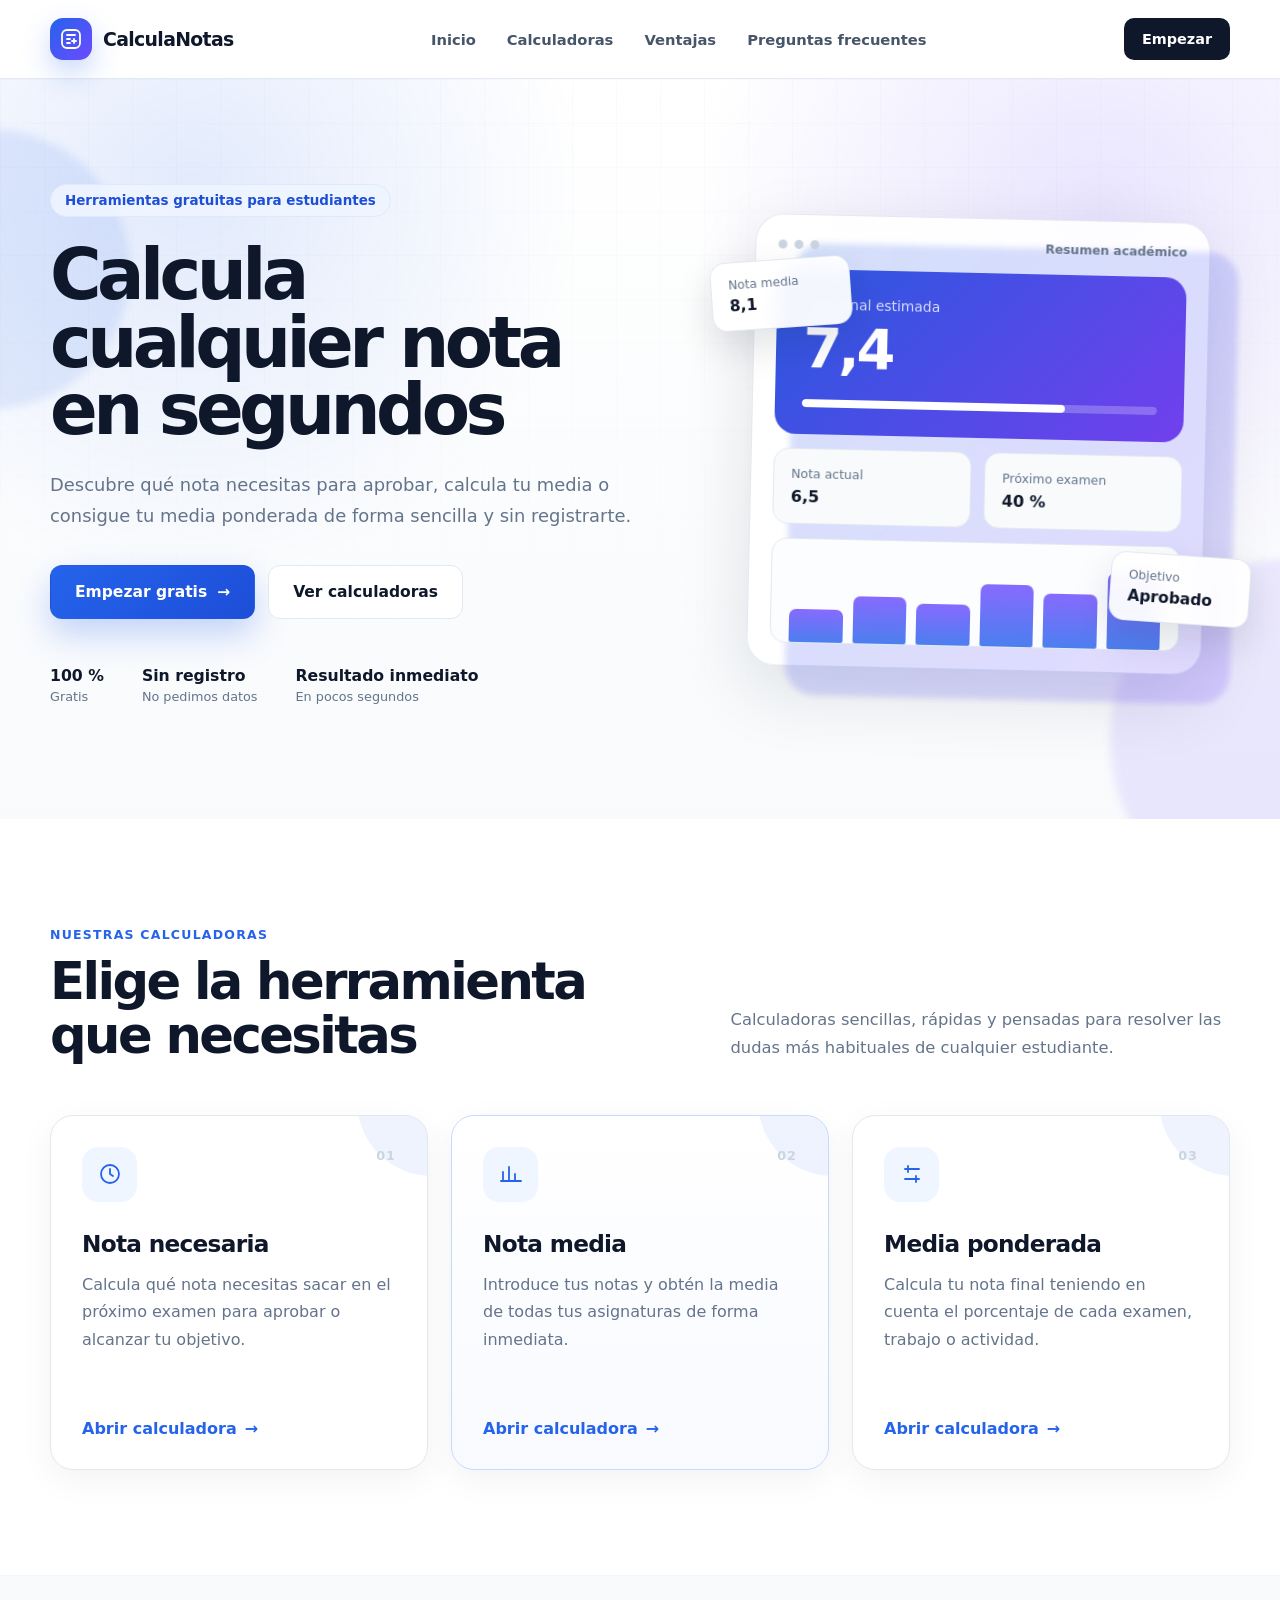
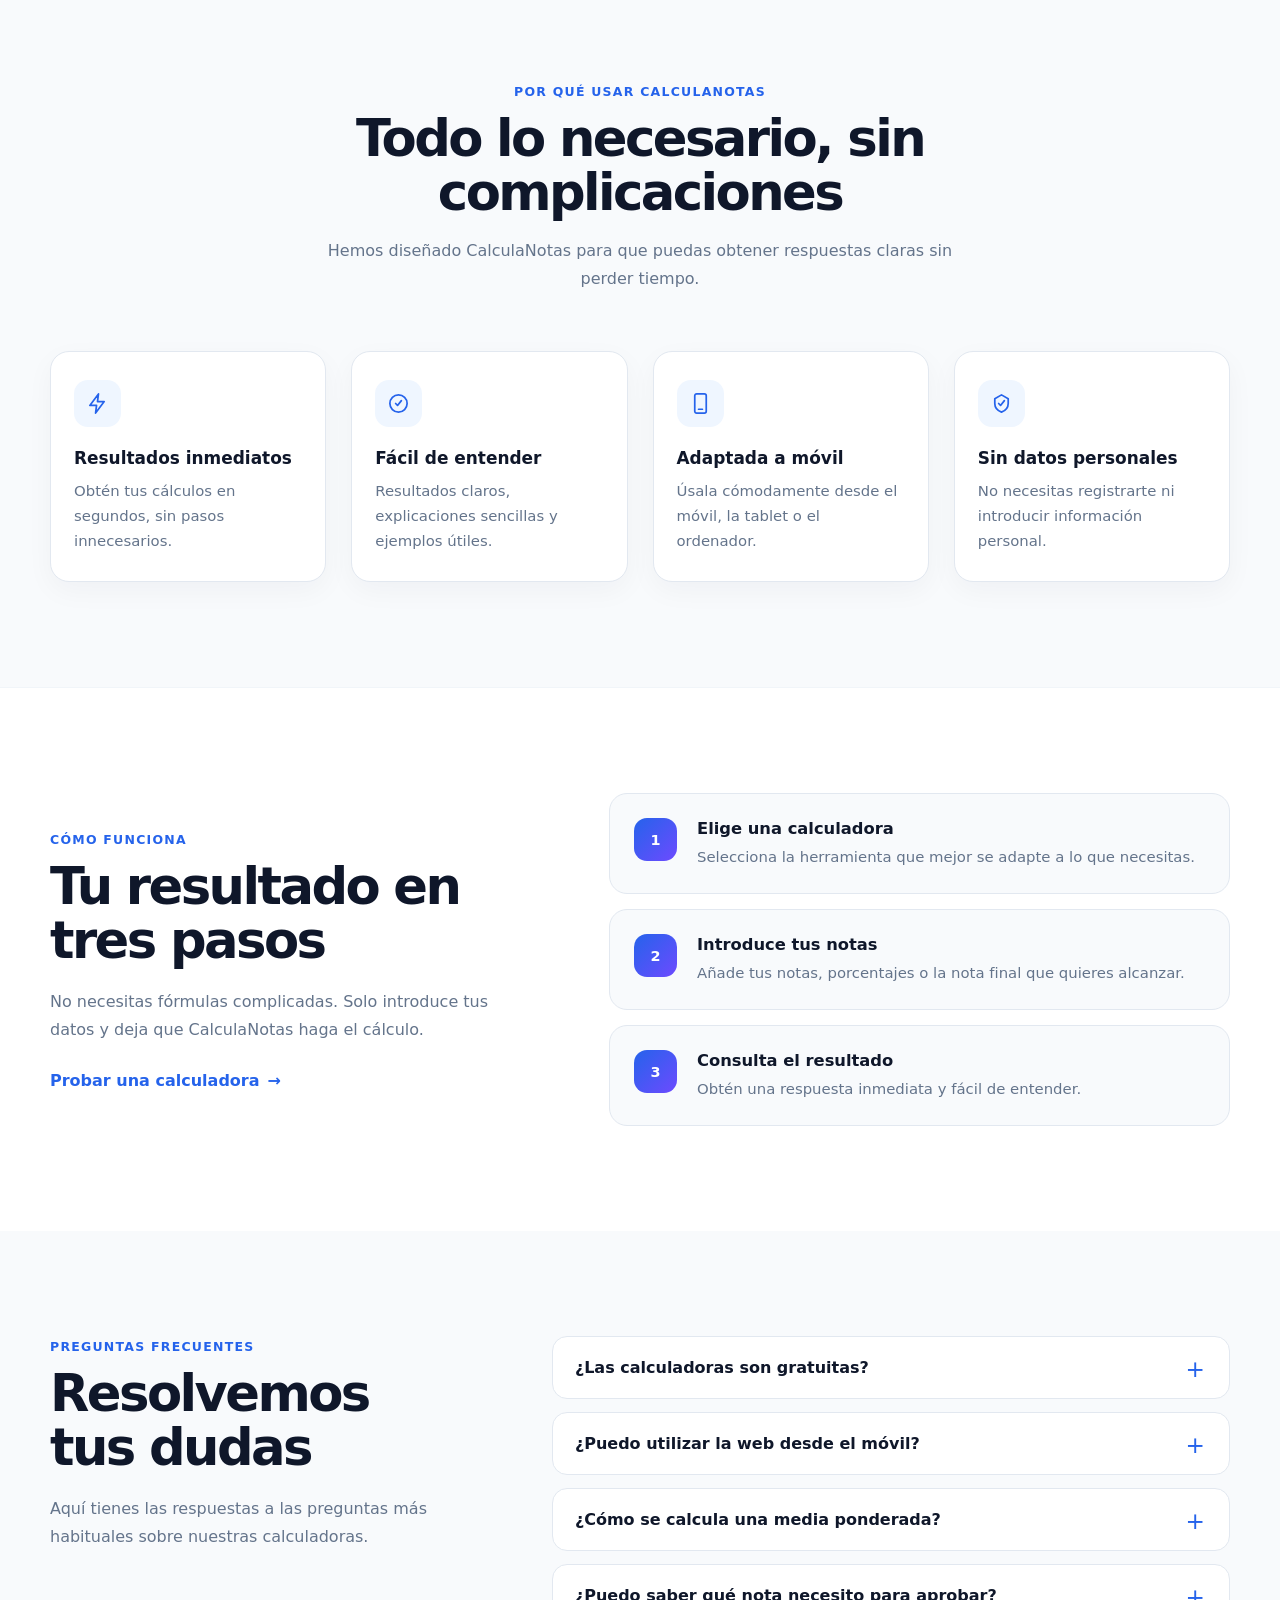
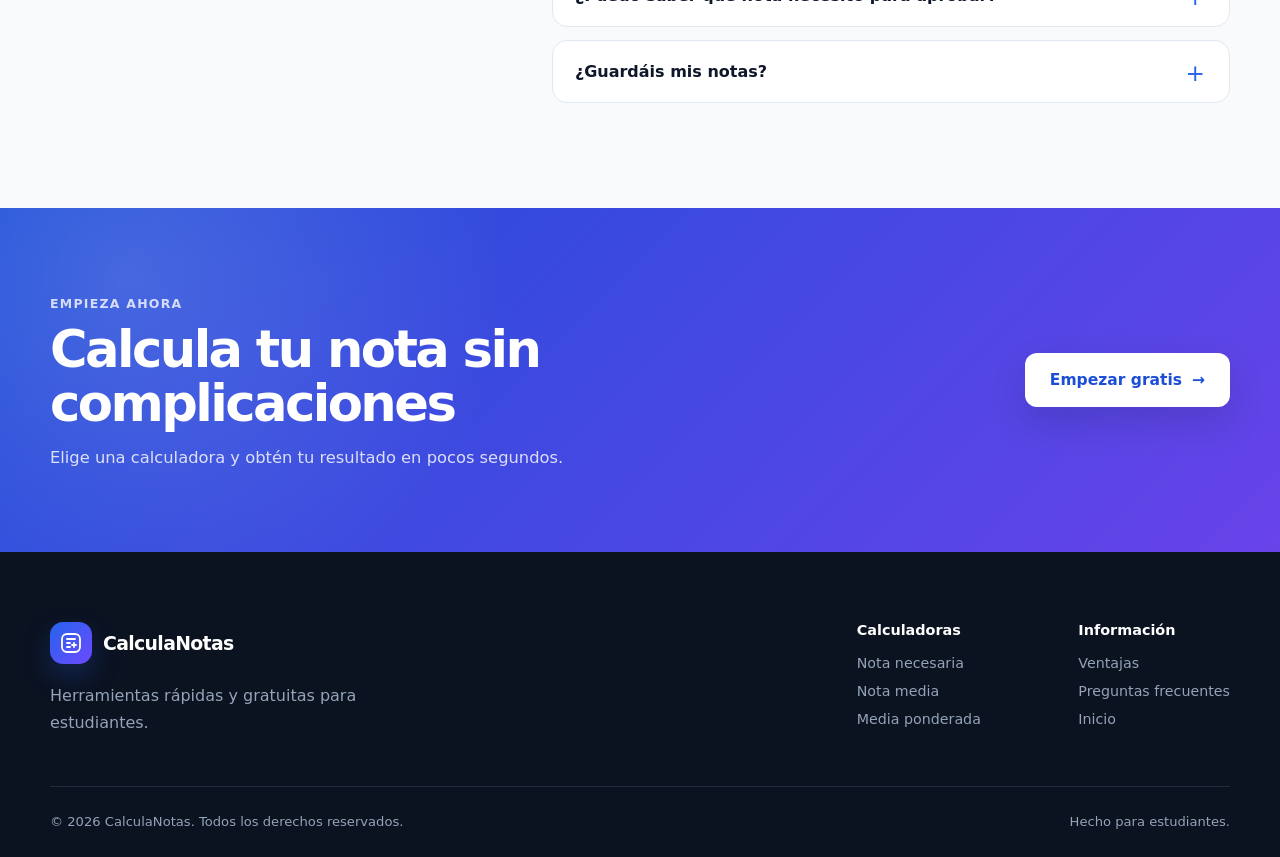
==== index.html @ 5b931b06 "Añadidos logo y favicon" ====
<!DOCTYPE html>
<html lang="es">
<head>
  <meta charset="UTF-8">

  <meta
    name="viewport"
    content="width=device-width, initial-scale=1.0"
  >

  <meta
    name="google-site-verification"
    content="d8ybDkPnL6du8reemAe53aLHDd1YRtS3vPBrsqdyTA0"
  >

  <title>Calculadoras de notas para estudiantes | CalculaNotas</title>

  <meta
    name="description"
    content="Calcula la nota que necesitas para aprobar, tu nota media y tu media ponderada de forma rápida, gratuita y sin registrarte."
  >

  <link rel="stylesheet" href="estilos.css">
  <link rel="icon" type="image/svg+xml" href="favicon.svg">
<link rel="icon" type="image/png" sizes="32x32" href="favicon-32x32.png">
<link rel="icon" type="image/png" sizes="16x16" href="favicon-16x16.png">
<link rel="apple-touch-icon" href="apple-touch-icon.png">
</head>

<body>

  <header class="cabecera">
    <div class="contenedor barra-navegacion">

      <a href="index.html" class="logo" aria-label="Ir a la página de inicio">

        <span class="logo-icono" aria-hidden="true">
          <svg viewBox="0 0 24 24">
            <rect x="3" y="3" width="18" height="18" rx="5"></rect>
            <path d="M8 8h8"></path>
            <path d="M8 12h3"></path>
            <path d="M8 16h3"></path>
            <path d="M15 12v4"></path>
            <path d="M13 14h4"></path>
          </svg>
        </span>

        <span>CalculaNotas</span>
      </a>

      <nav class="menu" aria-label="Navegación principal">

        <a href="index.html">Inicio</a>

        <a href="#calculadoras">Calculadoras</a>

        <a href="#ventajas">Ventajas</a>

        <a href="#preguntas">Preguntas frecuentes</a>

      </nav>

      <a
        href="calculadora-nota-necesaria.html"
        class="boton-cabecera"
      >
        Empezar
      </a>

    </div>
  </header>

  <main>

    <section class="hero">

      <div class="decoracion decoracion-uno"></div>
      <div class="decoracion decoracion-dos"></div>

      <div class="contenedor hero-contenido">

        <div class="hero-texto">

          <span class="etiqueta">
            Herramientas gratuitas para estudiantes
          </span>

          <h1>
            Calcula cualquier nota en segundos
          </h1>

          <p class="hero-descripcion">
            Descubre qué nota necesitas para aprobar, calcula tu media
            o consigue tu media ponderada de forma sencilla y sin registrarte.
          </p>

          <div class="hero-botones">

            <a
              href="calculadora-nota-necesaria.html"
              class="boton boton-principal"
            >
              Empezar gratis
              <span aria-hidden="true">→</span>
            </a>

            <a
              href="#calculadoras"
              class="boton boton-secundario"
            >
              Ver calculadoras
            </a>

          </div>

          <div class="hero-datos">

            <div class="dato">
              <strong>100 %</strong>
              <span>Gratis</span>
            </div>

            <div class="dato">
              <strong>Sin registro</strong>
              <span>No pedimos datos</span>
            </div>

            <div class="dato">
              <strong>Resultado inmediato</strong>
              <span>En pocos segundos</span>
            </div>

          </div>

        </div>

        <div class="hero-visual" aria-hidden="true">

          <div class="tarjeta-flotante tarjeta-flotante-uno">
            <span>Nota media</span>
            <strong>8,1</strong>
          </div>

          <div class="tarjeta-flotante tarjeta-flotante-dos">
            <span>Objetivo</span>
            <strong>Aprobado</strong>
          </div>

          <div class="panel-principal">

            <div class="panel-cabecera">
              <div>
                <span></span>
                <span></span>
                <span></span>
              </div>

              <p>Resumen académico</p>
            </div>

            <div class="resultado-principal">
              <span>Nota final estimada</span>
              <strong>7,4</strong>

              <div class="barra-resultado">
                <div></div>
              </div>
            </div>

            <div class="resumen-datos">

              <div>
                <span>Nota actual</span>
                <strong>6,5</strong>
              </div>

              <div>
                <span>Próximo examen</span>
                <strong>40 %</strong>
              </div>

            </div>

            <div class="grafico">

              <div style="height: 38%"></div>
              <div style="height: 55%"></div>
              <div style="height: 48%"></div>
              <div style="height: 72%"></div>
              <div style="height: 63%"></div>
              <div style="height: 88%"></div>

            </div>

          </div>

        </div>

      </div>
    </section>

    <section
      id="calculadoras"
      class="seccion seccion-calculadoras"
    >

      <div class="contenedor">

        <div class="cabecera-seccion">

          <div>
            <span class="subtitulo-seccion">
              Nuestras calculadoras
            </span>

            <h2>
              Elige la herramienta que necesitas
            </h2>
          </div>

          <p>
            Calculadoras sencillas, rápidas y pensadas para resolver
            las dudas más habituales de cualquier estudiante.
          </p>

        </div>

        <div class="rejilla-calculadoras">

          <article class="tarjeta-calculadora">

            <div class="icono-calculadora">
              <svg viewBox="0 0 24 24">
                <circle cx="12" cy="12" r="9"></circle>
                <path d="M12 7v5l3 2"></path>
              </svg>
            </div>

            <span class="numero-tarjeta">01</span>

            <h3>Nota necesaria</h3>

            <p>
              Calcula qué nota necesitas sacar en el próximo examen
              para aprobar o alcanzar tu objetivo.
            </p>

            <a href="calculadora-nota-necesaria.html">
              Abrir calculadora
              <span aria-hidden="true">→</span>
            </a>

          </article>

          <article class="tarjeta-calculadora destacada">

            <div class="icono-calculadora">
              <svg viewBox="0 0 24 24">
                <path d="M4 19V10"></path>
                <path d="M10 19V5"></path>
                <path d="M16 19v-7"></path>
                <path d="M22 19H2"></path>
              </svg>
            </div>

            <span class="numero-tarjeta">02</span>

            <h3>Nota media</h3>

            <p>
              Introduce tus notas y obtén la media de todas tus
              asignaturas de forma inmediata.
            </p>

            <a href="calculadora-nota-media.html">
              Abrir calculadora
              <span aria-hidden="true">→</span>
            </a>

          </article>

          <article class="tarjeta-calculadora">

            <div class="icono-calculadora">
              <svg viewBox="0 0 24 24">
                <path d="M5 7h14"></path>
                <path d="M8 4v6"></path>
                <path d="M16 14v6"></path>
                <path d="M5 17h14"></path>
              </svg>
            </div>

            <span class="numero-tarjeta">03</span>

            <h3>Media ponderada</h3>

            <p>
              Calcula tu nota final teniendo en cuenta el porcentaje
              de cada examen, trabajo o actividad.
            </p>

            <a href="calculadora-media-ponderada.html">
              Abrir calculadora
              <span aria-hidden="true">→</span>
            </a>

          </article>

        </div>

      </div>
    </section>

    <section
      id="ventajas"
      class="seccion seccion-ventajas"
    >

      <div class="contenedor">

        <div class="titulo-centrado">

          <span class="subtitulo-seccion">
            Por qué usar CalculaNotas
          </span>

          <h2>
            Todo lo necesario, sin complicaciones
          </h2>

          <p>
            Hemos diseñado CalculaNotas para que puedas obtener
            respuestas claras sin perder tiempo.
          </p>

        </div>

        <div class="rejilla-ventajas">

          <article class="ventaja">

            <div class="icono-ventaja">
              <svg viewBox="0 0 24 24">
                <path d="M13 2L4 14h7l-1 8 9-12h-7z"></path>
              </svg>
            </div>

            <h3>Resultados inmediatos</h3>

            <p>
              Obtén tus cálculos en segundos, sin pasos innecesarios.
            </p>

          </article>

          <article class="ventaja">

            <div class="icono-ventaja">
              <svg viewBox="0 0 24 24">
                <circle cx="12" cy="12" r="9"></circle>
                <path d="M9 12l2 2 4-5"></path>
              </svg>
            </div>

            <h3>Fácil de entender</h3>

            <p>
              Resultados claros, explicaciones sencillas y ejemplos útiles.
            </p>

          </article>

          <article class="ventaja">

            <div class="icono-ventaja">
              <svg viewBox="0 0 24 24">
                <rect x="6" y="2" width="12" height="20" rx="2"></rect>
                <path d="M10 18h4"></path>
              </svg>
            </div>

            <h3>Adaptada a móvil</h3>

            <p>
              Úsala cómodamente desde el móvil, la tablet o el ordenador.
            </p>

          </article>

          <article class="ventaja">

            <div class="icono-ventaja">
              <svg viewBox="0 0 24 24">
                <path d="M12 3l7 4v5c0 4.5-3 7.5-7 9-4-1.5-7-4.5-7-9V7z"></path>
                <path d="M9 12l2 2 4-5"></path>
              </svg>
            </div>

            <h3>Sin datos personales</h3>

            <p>
              No necesitas registrarte ni introducir información personal.
            </p>

          </article>

        </div>

      </div>
    </section>

    <section class="seccion seccion-como-funciona">

      <div class="contenedor como-funciona">

        <div class="como-funciona-texto">

          <span class="subtitulo-seccion">
            Cómo funciona
          </span>

          <h2>
            Tu resultado en tres pasos
          </h2>

          <p>
            No necesitas fórmulas complicadas. Solo introduce tus datos
            y deja que CalculaNotas haga el cálculo.
          </p>

          <a
            href="calculadora-nota-necesaria.html"
            class="enlace-destacado"
          >
            Probar una calculadora
            <span aria-hidden="true">→</span>
          </a>

        </div>

        <div class="pasos">

          <article class="paso">
            <span>1</span>

            <div>
              <h3>Elige una calculadora</h3>

              <p>
                Selecciona la herramienta que mejor se adapte a lo que necesitas.
              </p>
            </div>
          </article>

          <article class="paso">
            <span>2</span>

            <div>
              <h3>Introduce tus notas</h3>

              <p>
                Añade tus notas, porcentajes o la nota final que quieres alcanzar.
              </p>
            </div>
          </article>

          <article class="paso">
            <span>3</span>

            <div>
              <h3>Consulta el resultado</h3>

              <p>
                Obtén una respuesta inmediata y fácil de entender.
              </p>
            </div>
          </article>

        </div>

      </div>
    </section>

    <section
      id="preguntas"
      class="seccion seccion-preguntas"
    >

      <div class="contenedor preguntas-contenido">

        <div class="preguntas-introduccion">

          <span class="subtitulo-seccion">
            Preguntas frecuentes
          </span>

          <h2>
            Resolvemos tus dudas
          </h2>

          <p>
            Aquí tienes las respuestas a las preguntas más habituales
            sobre nuestras calculadoras.
          </p>

        </div>

        <div class="lista-preguntas">

          <details>
            <summary>
              ¿Las calculadoras son gratuitas?
            </summary>

            <p>
              Sí. Todas las herramientas de CalculaNotas son gratuitas
              y pueden utilizarse sin crear una cuenta.
            </p>
          </details>

          <details>
            <summary>
              ¿Puedo utilizar la web desde el móvil?
            </summary>

            <p>
              Sí. CalculaNotas está preparada para funcionar correctamente
              desde móviles, tabletas y ordenadores.
            </p>
          </details>

          <details>
            <summary>
              ¿Cómo se calcula una media ponderada?
            </summary>

            <p>
              Cada nota se multiplica por el porcentaje que representa.
              Después se suman todos los resultados para obtener la nota final.
            </p>
          </details>

          <details>
            <summary>
              ¿Puedo saber qué nota necesito para aprobar?
            </summary>

            <p>
              Sí. Introduce tu nota actual, el porcentaje ya evaluado,
              el peso del próximo examen y la nota final que quieres conseguir.
            </p>
          </details>

          <details>
            <summary>
              ¿Guardáis mis notas?
            </summary>

            <p>
              No. Los cálculos se realizan directamente en tu navegador
              y no necesitas introducir datos personales.
            </p>
          </details>

        </div>

      </div>
    </section>

    <section class="llamada-final">

      <div class="contenedor llamada-final-contenido">

        <div>

          <span>
            Empieza ahora
          </span>

          <h2>
            Calcula tu nota sin complicaciones
          </h2>

          <p>
            Elige una calculadora y obtén tu resultado en pocos segundos.
          </p>

        </div>

        <a
          href="calculadora-nota-necesaria.html"
          class="boton boton-claro"
        >
          Empezar gratis
          <span aria-hidden="true">→</span>
        </a>

      </div>
    </section>

  </main>

  <footer class="pie">

    <div class="contenedor pie-superior">

      <div class="pie-marca">

        <a href="index.html" class="logo logo-pie">

          <span class="logo-icono" aria-hidden="true">
            <svg viewBox="0 0 24 24">
              <rect x="3" y="3" width="18" height="18" rx="5"></rect>
              <path d="M8 8h8"></path>
              <path d="M8 12h3"></path>
              <path d="M8 16h3"></path>
              <path d="M15 12v4"></path>
              <path d="M13 14h4"></path>
            </svg>
          </span>

          <span>CalculaNotas</span>
        </a>

        <p>
          Herramientas rápidas y gratuitas para estudiantes.
        </p>

      </div>

      <div class="pie-enlaces">

        <div>
          <h3>Calculadoras</h3>

          <a href="calculadora-nota-necesaria.html">
            Nota necesaria
          </a>

          <a href="calculadora-nota-media.html">
            Nota media
          </a>

          <a href="calculadora-media-ponderada.html">
            Media ponderada
          </a>
        </div>

        <div>
          <h3>Información</h3>

          <a href="#ventajas">
            Ventajas
          </a>

          <a href="#preguntas">
            Preguntas frecuentes
          </a>

          <a href="index.html">
            Inicio
          </a>
        </div>

      </div>

    </div>

    <div class="contenedor pie-inferior">

      <p>
        © 2026 CalculaNotas. Todos los derechos reservados.
      </p>

      <p>
        Hecho para estudiantes.
      </p>

    </div>

  </footer>

</body>
</html>
---- estilos.css ----
/* =========================================================
   CALCULANOTAS — ESTILOS GENERALES
========================================================= */

:root {
  --azul: #2563eb;
  --azul-claro: #eff6ff;
  --azul-oscuro: #1d4ed8;
  --morado: #6d4aff;
  --texto: #0f172a;
  --texto-secundario: #64748b;
  --fondo: #f8fafc;
  --blanco: #ffffff;
  --borde: #e2e8f0;
  --borde-oscuro: #cbd5e1;
  --verde: #16a34a;
  --rojo: #dc2626;
  --sombra-suave: 0 10px 35px rgba(15, 23, 42, 0.07);
  --sombra: 0 24px 70px rgba(15, 23, 42, 0.12);
}

* {
  box-sizing: border-box;
}

html {
  scroll-behavior: smooth;
}

body {
  margin: 0;
  min-height: 100vh;
  color: var(--texto);
  background: var(--blanco);
  font-family:
    Inter,
    ui-sans-serif,
    system-ui,
    -apple-system,
    BlinkMacSystemFont,
    "Segoe UI",
    sans-serif;
  -webkit-font-smoothing: antialiased;
}

img,
svg {
  display: block;
  max-width: 100%;
}

svg {
  width: 24px;
  height: 24px;
  fill: none;
  stroke: currentColor;
  stroke-width: 1.8;
  stroke-linecap: round;
  stroke-linejoin: round;
}

a {
  color: inherit;
}

button,
input,
select,
textarea {
  font: inherit;
}

button,
a {
  -webkit-tap-highlight-color: transparent;
}

.contenedor {
  width: min(1180px, calc(100% - 40px));
  margin: 0 auto;
}

/* =========================================================
   CABECERA
========================================================= */

.cabecera {
  position: sticky;
  top: 0;
  z-index: 100;
  padding: 0;
  color: var(--texto);
  background: rgba(255, 255, 255, 0.9);
  border-bottom: 1px solid rgba(226, 232, 240, 0.9);
  backdrop-filter: blur(18px);
}

.barra-navegacion {
  min-height: 78px;
  display: flex;
  align-items: center;
  justify-content: space-between;
  gap: 28px;
}

.logo {
  display: inline-flex;
  flex-shrink: 0;
  align-items: center;
  gap: 11px;
  color: var(--texto);
  font-size: 1.18rem;
  font-weight: 850;
  letter-spacing: -0.035em;
  text-decoration: none;
}

.logo-icono {
  width: 42px;
  height: 42px;
  display: grid;
  place-items: center;
  color: white;
  background: linear-gradient(135deg, var(--azul), var(--morado));
  border-radius: 13px;
  box-shadow: 0 12px 28px rgba(37, 99, 235, 0.26);
}

.logo-icono svg {
  width: 24px;
  height: 24px;
}

.menu {
  display: flex;
  align-items: center;
  justify-content: center;
  gap: 5px;
}

.menu a {
  padding: 10px 13px;
  color: #475569;
  border-radius: 9px;
  font-size: 0.92rem;
  font-weight: 650;
  text-decoration: none;
  transition:
    color 0.2s ease,
    background 0.2s ease;
}

.menu a:hover {
  color: var(--azul);
  background: var(--azul-claro);
}

.boton-cabecera {
  display: inline-flex;
  min-height: 42px;
  align-items: center;
  justify-content: center;
  padding: 0 18px;
  color: white;
  background: var(--texto);
  border-radius: 10px;
  font-size: 0.9rem;
  font-weight: 750;
  text-decoration: none;
  transition:
    transform 0.2s ease,
    background 0.2s ease;
}

.boton-cabecera:hover {
  transform: translateY(-2px);
  background: var(--azul);
}

/* =========================================================
   HERO
========================================================= */

.hero {
  position: relative;
  overflow: hidden;
  padding: 105px 0 115px;
  background:
    radial-gradient(
      circle at 15% 15%,
      rgba(37, 99, 235, 0.13),
      transparent 31%
    ),
    radial-gradient(
      circle at 86% 18%,
      rgba(109, 74, 255, 0.14),
      transparent 32%
    ),
    linear-gradient(180deg, #ffffff 0%, #f8fafc 100%);
}

.hero::before {
  content: "";
  position: absolute;
  inset: 0;
  opacity: 0.34;
  pointer-events: none;
  background-image:
    linear-gradient(
      rgba(148, 163, 184, 0.13) 1px,
      transparent 1px
    ),
    linear-gradient(
      90deg,
      rgba(148, 163, 184, 0.13) 1px,
      transparent 1px
    );
  background-size: 44px 44px;
  mask-image: linear-gradient(to bottom, black, transparent 88%);
}

.decoracion {
  position: absolute;
  border-radius: 50%;
  pointer-events: none;
  filter: blur(4px);
}

.decoracion-uno {
  width: 280px;
  height: 280px;
  top: 50px;
  left: -150px;
  background: rgba(37, 99, 235, 0.11);
}

.decoracion-dos {
  width: 360px;
  height: 360px;
  right: -190px;
  bottom: -100px;
  background: rgba(109, 74, 255, 0.11);
}

.hero-contenido {
  position: relative;
  z-index: 2;
  display: grid;
  grid-template-columns: minmax(0, 1.08fr) minmax(380px, 0.92fr);
  align-items: center;
  gap: 85px;
}

.hero-texto {
  min-width: 0;
}

.etiqueta {
  display: inline-flex;
  align-items: center;
  padding: 8px 14px;
  color: var(--azul-oscuro);
  background: rgba(239, 246, 255, 0.9);
  border: 1px solid #dbeafe;
  border-radius: 999px;
  font-size: 0.84rem;
  font-weight: 800;
}

.hero h1 {
  max-width: 720px;
  margin: 25px 0 24px;
  font-size: clamp(3.4rem, 5.5vw, 5.8rem);
  line-height: 0.96;
  letter-spacing: -0.065em;
}

.hero-descripcion {
  max-width: 620px;
  margin: 0;
  color: var(--texto-secundario);
  font-size: 1.12rem;
  line-height: 1.75;
}

.hero-botones {
  display: flex;
  flex-wrap: wrap;
  gap: 13px;
  margin-top: 34px;
}

.boton {
  display: inline-flex;
  min-height: 54px;
  align-items: center;
  justify-content: center;
  gap: 10px;
  padding: 0 24px;
  border: 1px solid transparent;
  border-radius: 12px;
  font-size: 0.97rem;
  font-weight: 780;
  text-decoration: none;
  transition:
    transform 0.2s ease,
    box-shadow 0.2s ease,
    background 0.2s ease,
    border-color 0.2s ease;
}

.boton-principal {
  color: white;
  background: linear-gradient(135deg, var(--azul), var(--azul-oscuro));
  box-shadow: 0 15px 34px rgba(37, 99, 235, 0.27);
}

.boton-principal:hover {
  transform: translateY(-3px);
  box-shadow: 0 20px 42px rgba(37, 99, 235, 0.34);
}

.boton-principal span,
.boton-claro span {
  transition: transform 0.2s ease;
}

.boton-principal:hover span,
.boton-claro:hover span {
  transform: translateX(4px);
}

.boton-secundario {
  color: var(--texto);
  background: white;
  border-color: var(--borde);
}

.boton-secundario:hover {
  transform: translateY(-3px);
  border-color: var(--borde-oscuro);
  box-shadow: var(--sombra-suave);
}

.hero-datos {
  display: flex;
  flex-wrap: wrap;
  gap: 38px;
  margin-top: 47px;
}

.dato {
  display: flex;
  flex-direction: column;
  gap: 4px;
}

.dato strong {
  color: var(--texto);
  font-size: 0.98rem;
}

.dato span {
  color: var(--texto-secundario);
  font-size: 0.8rem;
}

/* =========================================================
   ILUSTRACIÓN DEL HERO
========================================================= */

.hero-visual {
  position: relative;
  min-height: 510px;
  display: flex;
  align-items: center;
  justify-content: center;
}

.panel-principal {
  position: relative;
  z-index: 2;
  width: min(100%, 455px);
  padding: 22px;
  background: rgba(255, 255, 255, 0.9);
  border: 1px solid rgba(226, 232, 240, 0.95);
  border-radius: 28px;
  box-shadow: var(--sombra);
  backdrop-filter: blur(12px);
  transform: rotate(1.3deg);
}

.panel-principal::after {
  content: "";
  position: absolute;
  inset: 28px -30px -30px 38px;
  z-index: -1;
  border-radius: 30px;
  background: linear-gradient(
    135deg,
    rgba(37, 99, 235, 0.2),
    rgba(109, 74, 255, 0.2)
  );
  filter: blur(3px);
}

.panel-cabecera {
  display: flex;
  align-items: center;
  justify-content: space-between;
  padding-bottom: 18px;
}

.panel-cabecera > div {
  display: flex;
  gap: 7px;
}

.panel-cabecera > div span {
  width: 9px;
  height: 9px;
  background: #cbd5e1;
  border-radius: 50%;
}

.panel-cabecera p {
  margin: 0;
  color: var(--texto-secundario);
  font-size: 0.77rem;
  font-weight: 650;
}

.resultado-principal {
  padding: 27px;
  color: white;
  background: linear-gradient(135deg, #2958df, #7140ed);
  border-radius: 21px;
}

.resultado-principal > span {
  display: block;
  font-size: 0.87rem;
  opacity: 0.8;
}

.resultado-principal > strong {
  display: block;
  margin-top: 8px;
  font-size: 3.5rem;
  line-height: 1;
  letter-spacing: -0.06em;
}

.barra-resultado {
  height: 8px;
  margin-top: 23px;
  overflow: hidden;
  background: rgba(255, 255, 255, 0.23);
  border-radius: 999px;
}

.barra-resultado div {
  width: 74%;
  height: 100%;
  background: white;
  border-radius: inherit;
}

.resumen-datos {
  display: grid;
  grid-template-columns: 1fr 1fr;
  gap: 13px;
  margin-top: 14px;
}

.resumen-datos > div {
  padding: 17px;
  background: var(--fondo);
  border: 1px solid var(--borde);
  border-radius: 15px;
}

.resumen-datos span {
  display: block;
  margin-bottom: 6px;
  color: var(--texto-secundario);
  font-size: 0.78rem;
}

.resumen-datos strong {
  font-size: 1rem;
}

.grafico {
  height: 105px;
  display: flex;
  align-items: flex-end;
  gap: 10px;
  margin-top: 14px;
  padding: 17px 18px 0;
  background: #fbfdff;
  border: 1px solid var(--borde);
  border-radius: 15px;
}

.grafico div {
  flex: 1;
  min-height: 15px;
  background: linear-gradient(180deg, var(--morado), var(--azul));
  border-radius: 7px 7px 2px 2px;
  opacity: 0.82;
}

.tarjeta-flotante {
  position: absolute;
  z-index: 4;
  min-width: 140px;
  padding: 15px 17px;
  background: rgba(255, 255, 255, 0.94);
  border: 1px solid rgba(226, 232, 240, 0.95);
  border-radius: 15px;
  box-shadow: 0 16px 38px rgba(15, 23, 42, 0.12);
  backdrop-filter: blur(10px);
}

.tarjeta-flotante span {
  display: block;
  margin-bottom: 4px;
  color: var(--texto-secundario);
  font-size: 0.76rem;
}

.tarjeta-flotante strong {
  font-size: 0.97rem;
}

.tarjeta-flotante-uno {
  top: 70px;
  left: -15px;
  transform: rotate(-4deg);
}

.tarjeta-flotante-dos {
  right: -20px;
  bottom: 75px;
  transform: rotate(4deg);
}

/* =========================================================
   SECCIONES GENERALES
========================================================= */

.seccion {
  padding: 105px 0;
}

.subtitulo-seccion {
  display: inline-block;
  color: var(--azul);
  font-size: 0.78rem;
  font-weight: 850;
  letter-spacing: 0.1em;
  text-transform: uppercase;
}

.cabecera-seccion {
  display: grid;
  grid-template-columns: 1.1fr 0.9fr;
  align-items: end;
  gap: 70px;
  margin-bottom: 52px;
}

.cabecera-seccion h2,
.titulo-centrado h2,
.como-funciona-texto h2,
.preguntas-introduccion h2 {
  margin: 12px 0 0;
  font-size: clamp(2.15rem, 4vw, 3.65rem);
  line-height: 1.05;
  letter-spacing: -0.05em;
}

.cabecera-seccion > p {
  margin: 0;
  color: var(--texto-secundario);
  font-size: 1.02rem;
  line-height: 1.75;
}

.titulo-centrado {
  max-width: 720px;
  margin: 0 auto 58px;
  text-align: center;
}

.titulo-centrado p {
  max-width: 630px;
  margin: 18px auto 0;
  color: var(--texto-secundario);
  line-height: 1.75;
}

/* =========================================================
   CALCULADORAS
========================================================= */

.seccion-calculadoras {
  background: white;
}

.rejilla-calculadoras {
  display: grid;
  grid-template-columns: repeat(3, 1fr);
  gap: 23px;
}

.tarjeta-calculadora {
  position: relative;
  min-height: 355px;
  display: flex;
  flex-direction: column;
  overflow: hidden;
  padding: 31px;
  background: white;
  border: 1px solid var(--borde);
  border-radius: 23px;
  box-shadow: 0 10px 34px rgba(15, 23, 42, 0.05);
  transition:
    transform 0.25s ease,
    border-color 0.25s ease,
    box-shadow 0.25s ease;
}

.tarjeta-calculadora::before {
  content: "";
  position: absolute;
  width: 150px;
  height: 150px;
  top: -90px;
  right: -80px;
  background: rgba(37, 99, 235, 0.08);
  border-radius: 50%;
  transition: transform 0.3s ease;
}

.tarjeta-calculadora:hover {
  transform: translateY(-8px);
  border-color: #bfdbfe;
  box-shadow: 0 25px 55px rgba(15, 23, 42, 0.11);
}

.tarjeta-calculadora:hover::before {
  transform: scale(1.28);
}

.tarjeta-calculadora.destacada {
  background: linear-gradient(180deg, #ffffff, #f8faff);
  border-color: #c7d9ff;
}

.icono-calculadora {
  width: 55px;
  height: 55px;
  display: grid;
  place-items: center;
  margin-bottom: 28px;
  color: var(--azul);
  background: var(--azul-claro);
  border-radius: 16px;
}

.numero-tarjeta {
  position: absolute;
  top: 32px;
  right: 31px;
  color: #cbd5e1;
  font-size: 0.8rem;
  font-weight: 850;
  letter-spacing: 0.08em;
}

.tarjeta-calculadora h3 {
  margin: 0 0 14px;
  font-size: 1.45rem;
  letter-spacing: -0.03em;
}

.tarjeta-calculadora p {
  margin: 0;
  color: var(--texto-secundario);
  line-height: 1.72;
}

.tarjeta-calculadora > a {
  display: inline-flex;
  align-items: center;
  gap: 8px;
  margin-top: auto;
  padding-top: 30px;
  color: var(--azul);
  font-weight: 780;
  text-decoration: none;
}

.tarjeta-calculadora > a span {
  transition: transform 0.2s ease;
}

.tarjeta-calculadora > a:hover span {
  transform: translateX(5px);
}

/* =========================================================
   VENTAJAS
========================================================= */

.seccion-ventajas {
  background: var(--fondo);
  border-top: 1px solid #f1f5f9;
  border-bottom: 1px solid #f1f5f9;
}

.rejilla-ventajas {
  display: grid;
  grid-template-columns: repeat(4, 1fr);
  gap: 25px;
}

.ventaja {
  padding: 28px 23px;
  background: white;
  border: 1px solid var(--borde);
  border-radius: 19px;
  box-shadow: 0 9px 28px rgba(15, 23, 42, 0.04);
}

.icono-ventaja {
  width: 47px;
  height: 47px;
  display: grid;
  place-items: center;
  margin-bottom: 21px;
  color: var(--azul);
  background: var(--azul-claro);
  border-radius: 14px;
}

.icono-ventaja svg {
  width: 23px;
  height: 23px;
}

.ventaja h3 {
  margin: 0 0 11px;
  font-size: 1.06rem;
}

.ventaja p {
  margin: 0;
  color: var(--texto-secundario);
  font-size: 0.93rem;
  line-height: 1.65;
}

/* =========================================================
   CÓMO FUNCIONA
========================================================= */

.seccion-como-funciona {
  background: white;
}

.como-funciona {
  display: grid;
  grid-template-columns: 0.85fr 1.15fr;
  align-items: center;
  gap: 100px;
}

.como-funciona-texto > p {
  max-width: 500px;
  margin: 20px 0 27px;
  color: var(--texto-secundario);
  line-height: 1.75;
}

.enlace-destacado {
  display: inline-flex;
  align-items: center;
  gap: 8px;
  color: var(--azul);
  font-weight: 800;
  text-decoration: none;
}

.enlace-destacado span {
  transition: transform 0.2s ease;
}

.enlace-destacado:hover span {
  transform: translateX(5px);
}

.pasos {
  display: grid;
  gap: 15px;
}

.paso {
  display: grid;
  grid-template-columns: auto 1fr;
  gap: 20px;
  padding: 24px;
  background: var(--fondo);
  border: 1px solid var(--borde);
  border-radius: 18px;
}

.paso > span {
  width: 43px;
  height: 43px;
  display: grid;
  place-items: center;
  color: white;
  background: linear-gradient(135deg, var(--azul), var(--morado));
  border-radius: 13px;
  font-size: 0.9rem;
  font-weight: 850;
}

.paso h3 {
  margin: 1px 0 7px;
  font-size: 1.02rem;
}

.paso p {
  margin: 0;
  color: var(--texto-secundario);
  font-size: 0.93rem;
  line-height: 1.62;
}

/* =========================================================
   PREGUNTAS FRECUENTES
========================================================= */

.seccion-preguntas {
  background: var(--fondo);
}

.preguntas-contenido {
  display: grid;
  grid-template-columns: 0.75fr 1.25fr;
  align-items: start;
  gap: 95px;
}

.preguntas-introduccion {
  position: sticky;
  top: 120px;
}

.preguntas-introduccion p {
  max-width: 430px;
  margin: 20px 0 0;
  color: var(--texto-secundario);
  line-height: 1.75;
}

.lista-preguntas {
  display: grid;
  gap: 13px;
}

.lista-preguntas details {
  padding: 0 22px;
  background: white;
  border: 1px solid var(--borde);
  border-radius: 15px;
  transition:
    border-color 0.2s ease,
    box-shadow 0.2s ease;
}

.lista-preguntas details[open] {
  border-color: #bfdbfe;
  box-shadow: var(--sombra-suave);
}

.lista-preguntas summary {
  position: relative;
  padding: 21px 36px 21px 0;
  font-weight: 760;
  cursor: pointer;
  list-style: none;
}

.lista-preguntas summary::-webkit-details-marker {
  display: none;
}

.lista-preguntas summary::after {
  content: "+";
  position: absolute;
  top: 50%;
  right: 2px;
  color: var(--azul);
  font-size: 1.45rem;
  font-weight: 400;
  transform: translateY(-50%);
}

.lista-preguntas details[open] summary::after {
  content: "−";
}

.lista-preguntas p {
  margin: 0;
  padding: 0 0 21px;
  color: var(--texto-secundario);
  line-height: 1.72;
}

/* =========================================================
   LLAMADA FINAL
========================================================= */

.llamada-final {
  padding: 85px 0;
  color: white;
  background:
    radial-gradient(
      circle at 10% 20%,
      rgba(255, 255, 255, 0.15),
      transparent 32%
    ),
    linear-gradient(135deg, #1d4ed8, #6843e9);
}

.llamada-final-contenido {
  display: flex;
  align-items: center;
  justify-content: space-between;
  gap: 50px;
}

.llamada-final-contenido > div > span {
  display: inline-block;
  margin-bottom: 12px;
  font-size: 0.78rem;
  font-weight: 850;
  letter-spacing: 0.1em;
  text-transform: uppercase;
  opacity: 0.78;
}

.llamada-final h2 {
  max-width: 750px;
  margin: 0;
  font-size: clamp(2.1rem, 4vw, 3.7rem);
  line-height: 1.04;
  letter-spacing: -0.05em;
}

.llamada-final p {
  margin: 18px 0 0;
  font-size: 1.02rem;
  opacity: 0.82;
}

.boton-claro {
  flex-shrink: 0;
  color: var(--azul-oscuro);
  background: white;
  box-shadow: 0 15px 35px rgba(15, 23, 42, 0.15);
}

.boton-claro:hover {
  transform: translateY(-3px);
  box-shadow: 0 20px 45px rgba(15, 23, 42, 0.2);
}

/* =========================================================
   PIE DE PÁGINA
========================================================= */

.pie {
  padding: 70px 0 28px;
  color: #94a3b8;
  background: #0b1220;
}

.pie-superior {
  display: grid;
  grid-template-columns: 1fr auto;
  gap: 100px;
  padding-bottom: 50px;
}

.logo-pie {
  color: white;
}

.pie-marca > p {
  max-width: 340px;
  margin: 18px 0 0;
  line-height: 1.7;
}

.pie-enlaces {
  display: grid;
  grid-template-columns: repeat(2, minmax(150px, 1fr));
  gap: 70px;
}

.pie-enlaces > div {
  display: flex;
  flex-direction: column;
  gap: 12px;
}

.pie-enlaces h3 {
  margin: 0 0 5px;
  color: white;
  font-size: 0.9rem;
}

.pie-enlaces a {
  color: #94a3b8;
  font-size: 0.89rem;
  text-decoration: none;
  transition: color 0.2s ease;
}

.pie-enlaces a:hover {
  color: white;
}

.pie-inferior {
  display: flex;
  align-items: center;
  justify-content: space-between;
  gap: 25px;
  padding-top: 27px;
  border-top: 1px solid rgba(148, 163, 184, 0.18);
}

.pie-inferior p {
  margin: 0;
  font-size: 0.82rem;
}

/* =========================================================
   PÁGINAS DE CALCULADORAS
   Mantiene funcionando el diseño de tus otras páginas
========================================================= */

body > header:not(.cabecera) {
  padding: 30px 20px 38px;
  color: white;
  text-align: center;
  background: linear-gradient(135deg, var(--azul), var(--morado));
}

body > header:not(.cabecera) h1 {
  margin: 22px 0 7px;
  font-size: 2.25rem;
  letter-spacing: -0.04em;
}

body > header:not(.cabecera) p {
  margin: 0;
  opacity: 0.88;
}

body > header:not(.cabecera) .menu {
  flex-wrap: wrap;
}

body > header:not(.cabecera) .menu a {
  color: white;
  border: 1px solid rgba(255, 255, 255, 0.45);
}

body > header:not(.cabecera) .menu a:hover {
  color: var(--azul);
  background: white;
}

main.contenedor {
  max-width: 820px;
  padding-top: 55px;
  padding-bottom: 75px;
}

.introduccion,
.explicacion {
  margin-bottom: 28px;
}

.introduccion h2,
.explicacion h2 {
  margin: 0 0 12px;
  font-size: 1.75rem;
  letter-spacing: -0.035em;
}

.introduccion p,
.explicacion p {
  margin: 0;
  color: var(--texto-secundario);
  line-height: 1.75;
}

.calculadora {
  display: grid;
  gap: 12px;
  margin: 30px 0;
  padding: 32px;
  background: white;
  border: 1px solid var(--borde);
  border-radius: 22px;
  box-shadow: var(--sombra-suave);
}

.calculadora label {
  margin-top: 8px;
  color: #334155;
  font-size: 0.9rem;
  font-weight: 750;
}

.calculadora input,
.calculadora select,
.calculadora textarea {
  width: 100%;
  min-height: 50px;
  padding: 12px 14px;
  color: var(--texto);
  background: white;
  border: 1px solid var(--borde-oscuro);
  border-radius: 10px;
  outline: none;
  transition:
    border-color 0.2s ease,
    box-shadow 0.2s ease;
}

.calculadora input:focus,
.calculadora select:focus,
.calculadora textarea:focus {
  border-color: var(--azul);
  box-shadow: 0 0 0 4px rgba(37, 99, 235, 0.12);
}

.calculadora button,
button {
  min-height: 52px;
  margin-top: 13px;
  padding: 0 22px;
  color: white;
  background: var(--azul);
  border: 0;
  border-radius: 11px;
  font-weight: 800;
  cursor: pointer;
  transition:
    transform 0.2s ease,
    background 0.2s ease,
    box-shadow 0.2s ease;
}

.calculadora button:hover,
button:hover {
  transform: translateY(-2px);
  background: var(--azul-oscuro);
  box-shadow: 0 12px 28px rgba(37, 99, 235, 0.24);
}

.resultado {
  display: none;
  margin-top: 16px;
  padding: 18px;
  color: var(--texto);
  background: var(--azul-claro);
  border: 1px solid #bfdbfe;
  border-radius: 12px;
  font-weight: 750;
  line-height: 1.6;
}

.resultado:not(:empty) {
  display: block;
}

.explicacion {
  padding: 25px;
  background: var(--fondo);
  border: 1px solid var(--borde);
  border-radius: 17px;
}

body > footer:not(.pie) {
  padding: 27px 20px;
  color: var(--texto-secundario);
  text-align: center;
  background: var(--fondo);
  border-top: 1px solid var(--borde);
}

body > footer:not(.pie) p {
  margin: 0;
}

/* =========================================================
   RESPONSIVE
========================================================= */

@media (max-width: 1050px) {
  .hero-contenido {
    grid-template-columns: minmax(0, 1fr) minmax(340px, 0.8fr);
    gap: 55px;
  }

  .hero h1 {
    font-size: clamp(3.2rem, 5.7vw, 4.8rem);
  }

  .rejilla-ventajas {
    grid-template-columns: repeat(2, 1fr);
  }
}

@media (max-width: 900px) {
  .barra-navegacion {
    min-height: 70px;
  }

  .menu,
  .boton-cabecera {
    display: none;
  }

  .hero {
    padding: 75px 0 90px;
  }

  .hero-contenido {
    grid-template-columns: 1fr;
    gap: 65px;
  }

  .hero-texto {
    text-align: center;
  }

  .hero h1 {
    max-width: 760px;
    margin-left: auto;
    margin-right: auto;
  }

  .hero-descripcion {
    margin-left: auto;
    margin-right: auto;
  }

  .hero-botones,
  .hero-datos {
    justify-content: center;
  }

  .hero-visual {
    min-height: 480px;
  }

  .cabecera-seccion {
    grid-template-columns: 1fr;
    align-items: start;
    gap: 20px;
  }

  .rejilla-calculadoras {
    grid-template-columns: 1fr;
  }

  .tarjeta-calculadora {
    min-height: 295px;
  }

  .como-funciona {
    grid-template-columns: 1fr;
    gap: 50px;
  }

  .preguntas-contenido {
    grid-template-columns: 1fr;
    gap: 45px;
  }

  .preguntas-introduccion {
    position: static;
  }

  .llamada-final-contenido {
    flex-direction: column;
    align-items: flex-start;
  }

  .pie-superior {
    grid-template-columns: 1fr;
    gap: 50px;
  }
}

@media (max-width: 650px) {
  .contenedor {
    width: min(100% - 28px, 1180px);
  }

  .logo {
    font-size: 1.08rem;
  }

  .logo-icono {
    width: 39px;
    height: 39px;
  }

  .hero {
    padding: 58px 0 72px;
  }

  .hero h1 {
    font-size: 2.85rem;
    line-height: 0.99;
  }

  .hero-descripcion {
    font-size: 1rem;
  }

  .hero-botones {
    flex-direction: column;
  }

  .hero-botones .boton {
    width: 100%;
  }

  .hero-datos {
    display: grid;
    grid-template-columns: 1fr;
    gap: 17px;
  }

  .dato {
    align-items: center;
  }

  .hero-visual {
    min-height: auto;
    padding: 30px 0;
  }

  .panel-principal {
    padding: 15px;
    border-radius: 22px;
  }

  .resultado-principal {
    padding: 22px;
  }

  .resultado-principal > strong {
    font-size: 3rem;
  }

  .tarjeta-flotante {
    display: none;
  }

  .resumen-datos {
    grid-template-columns: 1fr;
  }

  .seccion {
    padding: 75px 0;
  }

  .cabecera-seccion h2,
  .titulo-centrado h2,
  .como-funciona-texto h2,
  .preguntas-introduccion h2 {
    font-size: 2.25rem;
  }

  .tarjeta-calculadora {
    min-height: 310px;
    padding: 25px;
  }

  .rejilla-ventajas {
    grid-template-columns: 1fr;
  }

  .llamada-final {
    padding: 70px 0;
  }

  .llamada-final .boton {
    width: 100%;
  }

  .pie-enlaces {
    grid-template-columns: 1fr;
    gap: 35px;
  }

  .pie-inferior {
    flex-direction: column;
    align-items: flex-start;
  }

  main.contenedor {
    padding-top: 38px;
    padding-bottom: 55px;
  }

  .calculadora {
    padding: 22px;
    border-radius: 17px;
  }

  body > header:not(.cabecera) {
    padding: 22px 14px 30px;
  }

  body > header:not(.cabecera) h1 {
    font-size: 1.9rem;
  }
}
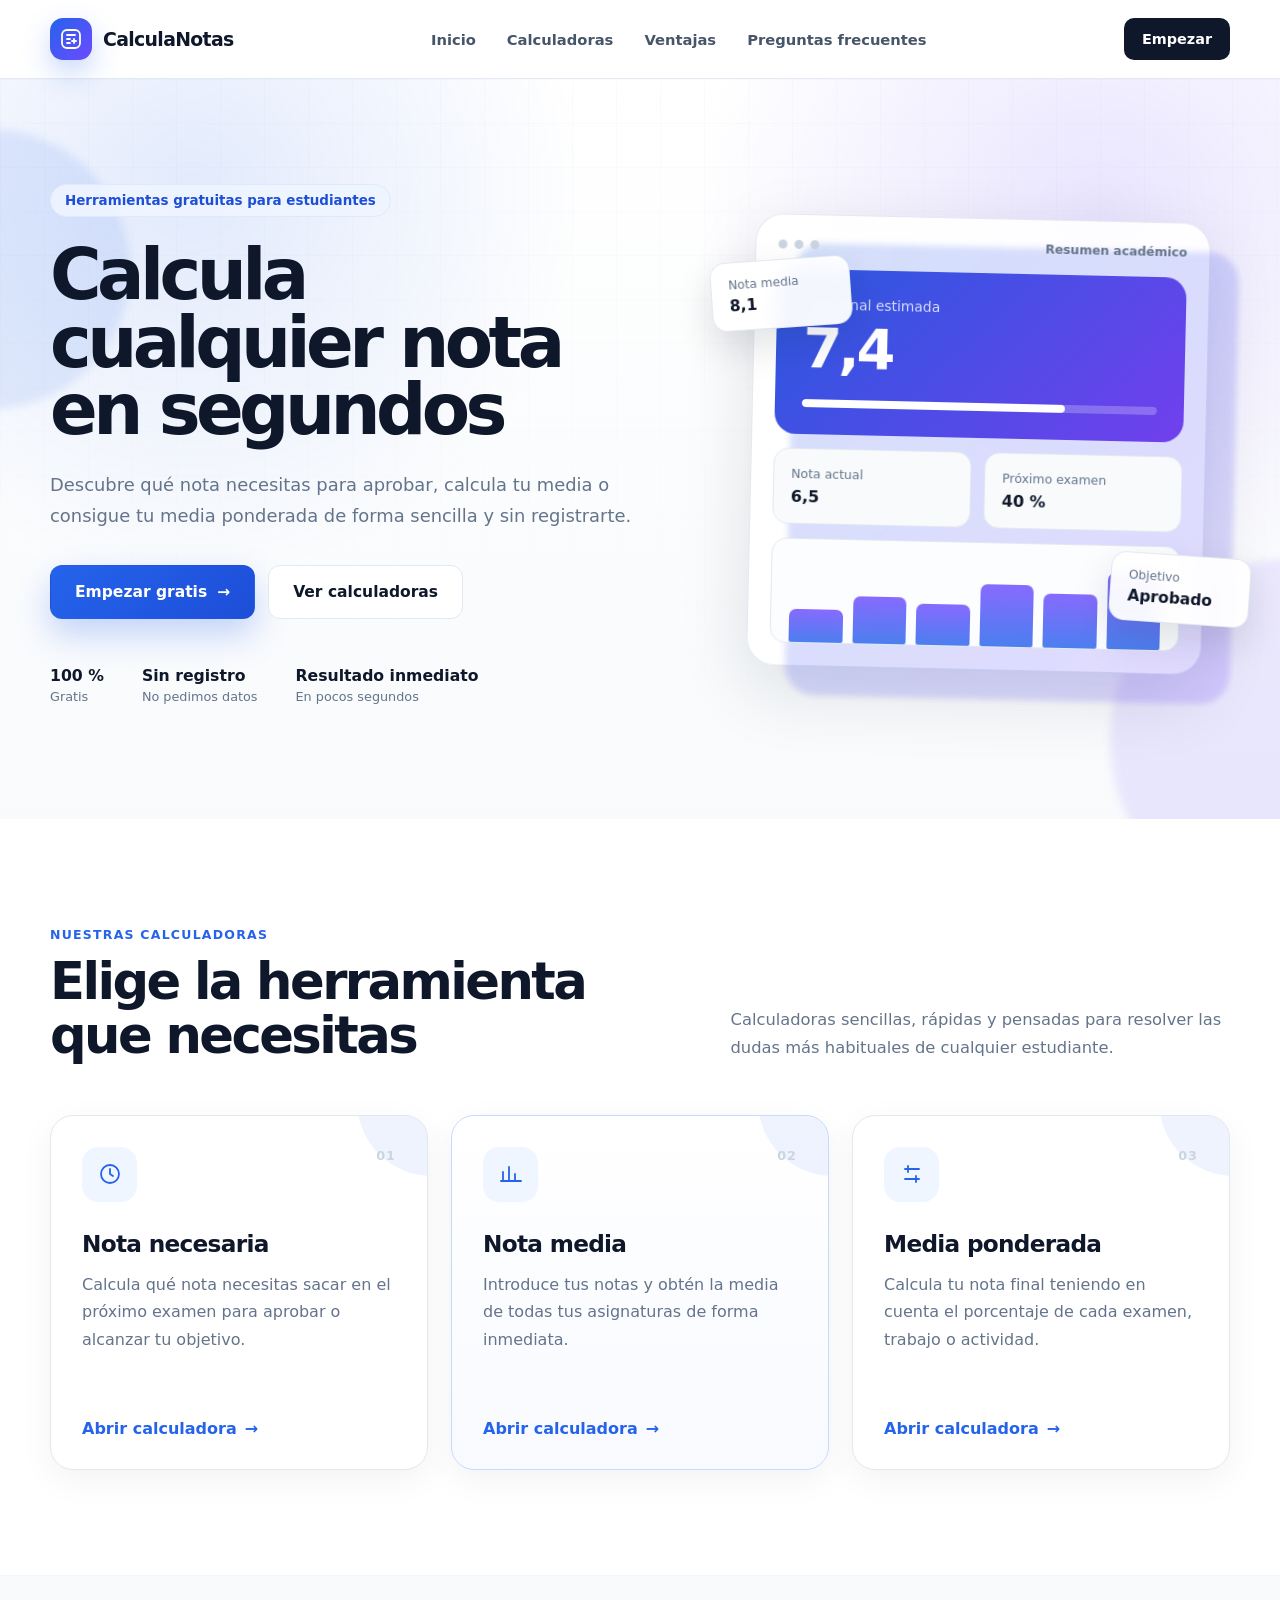
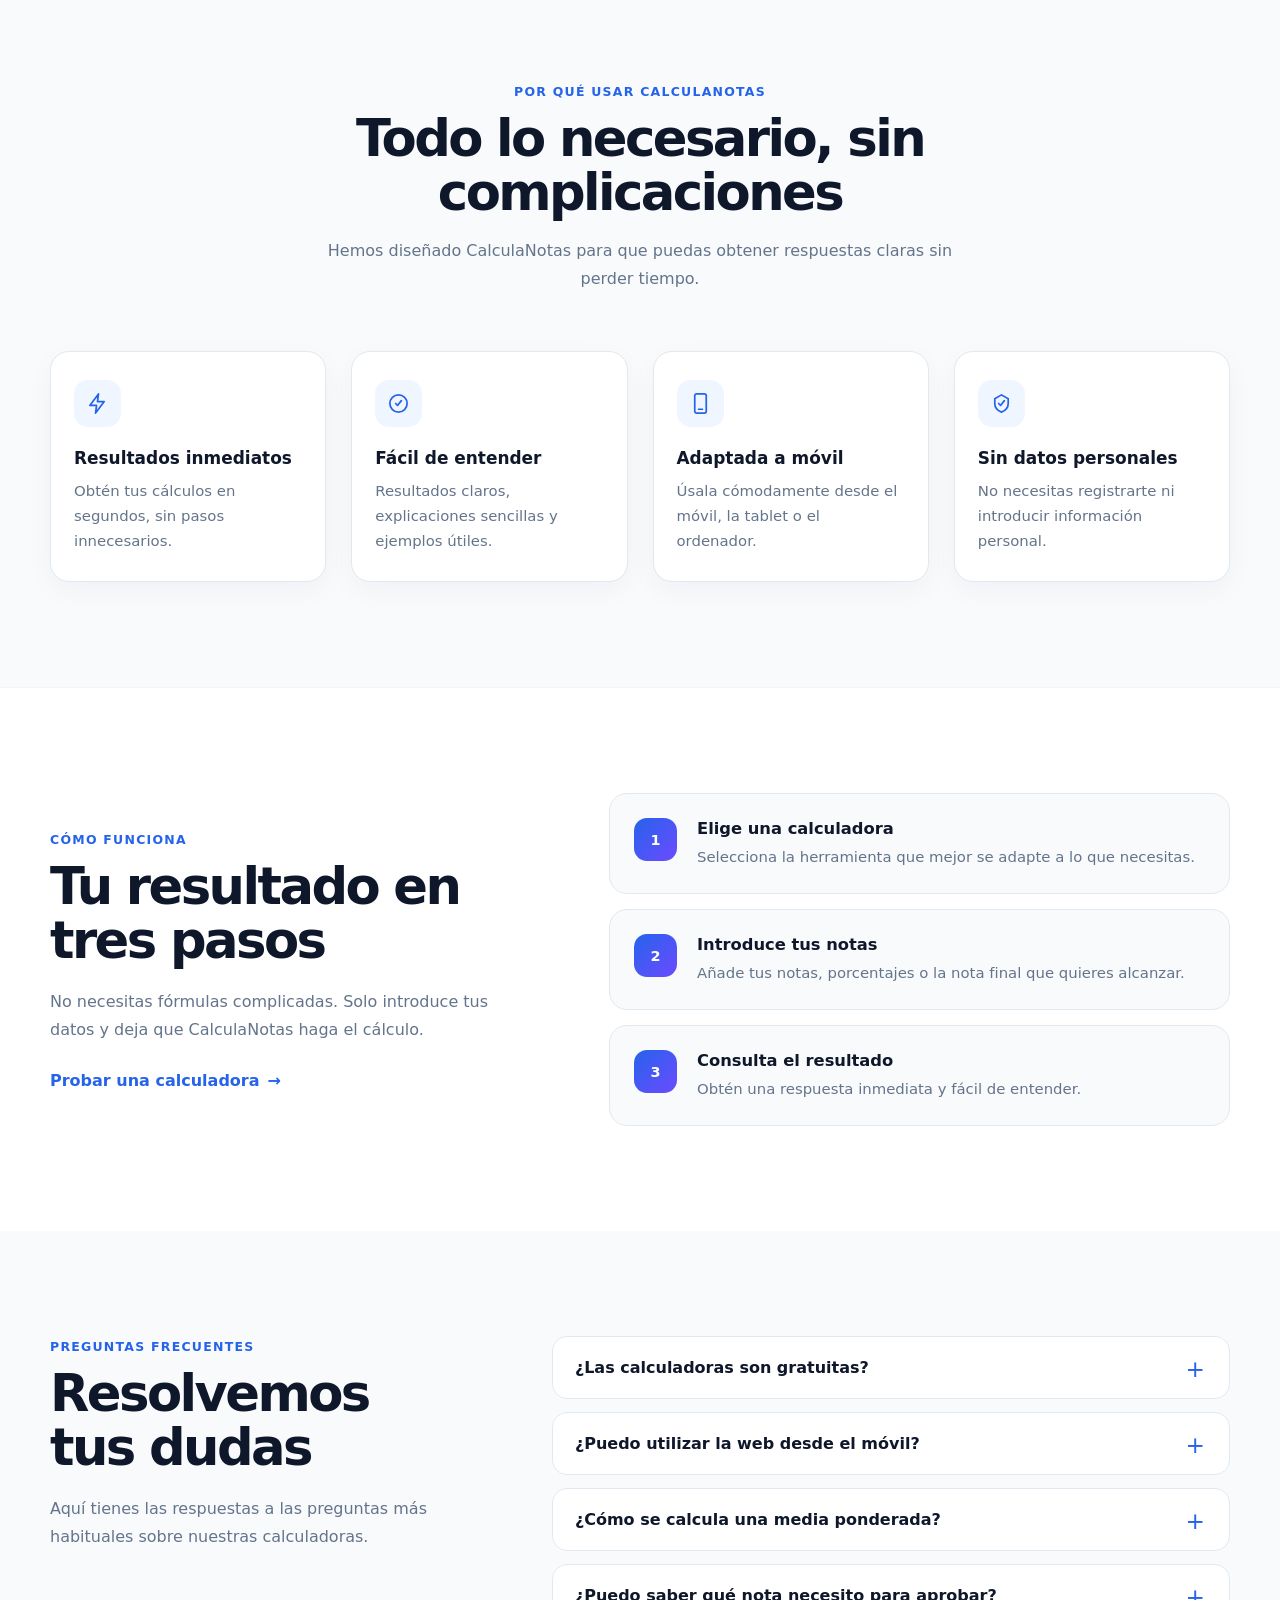
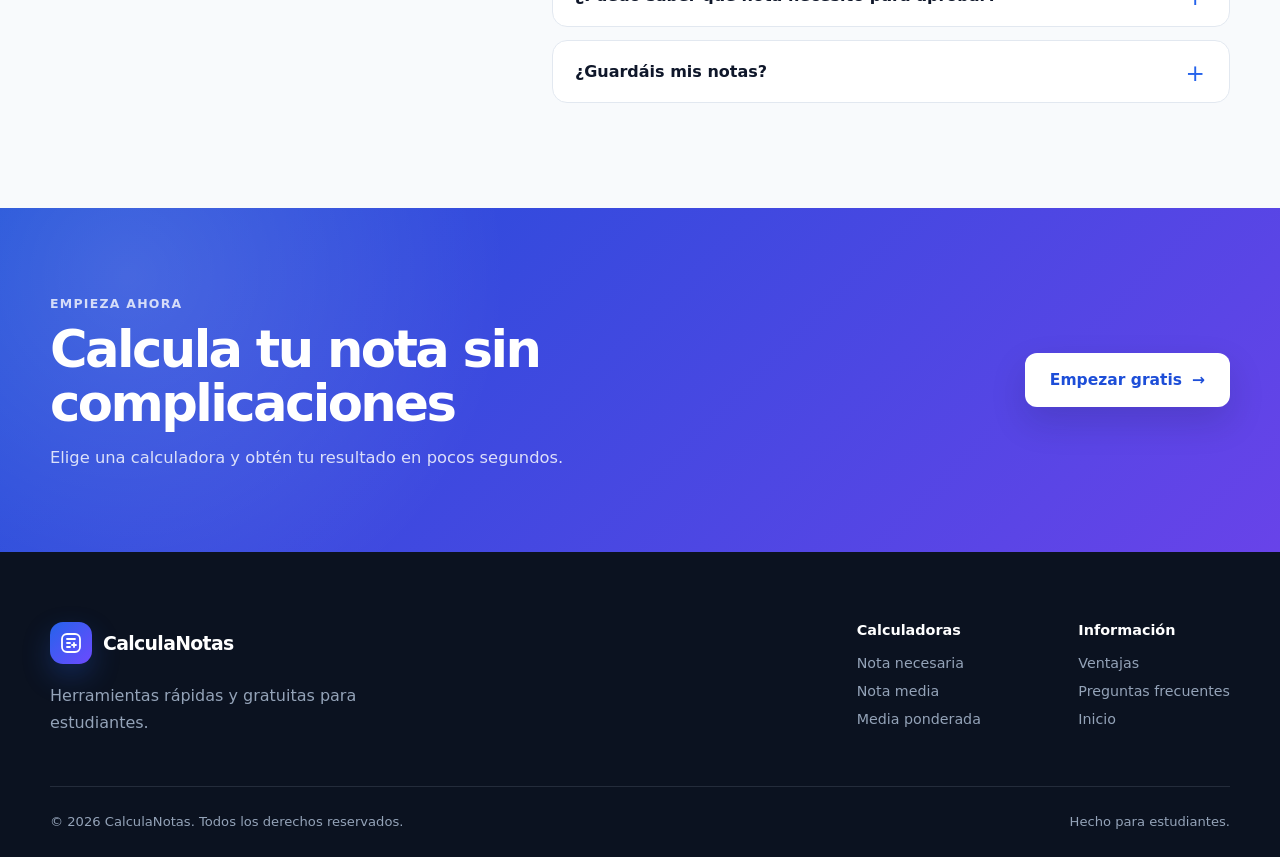
==== commit d7d301c3: "Añadir animaciones" ====
--- a/index.html
+++ b/index.html
@@ -679,6 +679,6 @@
     </div>
 
   </footer>
-
+<script src="script.js"></script>
 </body>
-</html>+</html>
--- a/estilos.css
+++ b/estilos.css
@@ -1440,4 +1440,61 @@
   body > header:not(.cabecera) h1 {
     font-size: 1.9rem;
   }
+}
+/* ===========================
+   ANIMACIONES
+=========================== */
+
+@keyframes aparecer {
+    from{
+        opacity:0;
+        transform:translateY(40px);
+    }
+
+    to{
+        opacity:1;
+        transform:translateY(0);
+    }
+}
+
+.hero-texto{
+    animation: aparecer .8s ease;
+}
+
+.hero-visual{
+    animation: aparecer 1.1s ease;
+}
+
+.tarjeta-calculadora{
+    transition:transform .3s ease,
+               box-shadow .3s ease;
+}
+
+.tarjeta-calculadora:hover{
+
+    transform:translateY(-10px);
+
+}
+.animar-scroll {
+  opacity: 0;
+  transform: translateY(35px);
+  transition:
+    opacity 0.7s ease,
+    transform 0.7s ease;
+}
+
+.animar-scroll.visible {
+  opacity: 1;
+  transform: translateY(0);
+}
+
+@media (prefers-reduced-motion: reduce) {
+  .hero-texto,
+  .hero-visual,
+  .animar-scroll {
+    animation: none;
+    transition: none;
+    opacity: 1;
+    transform: none;
+  }
 }
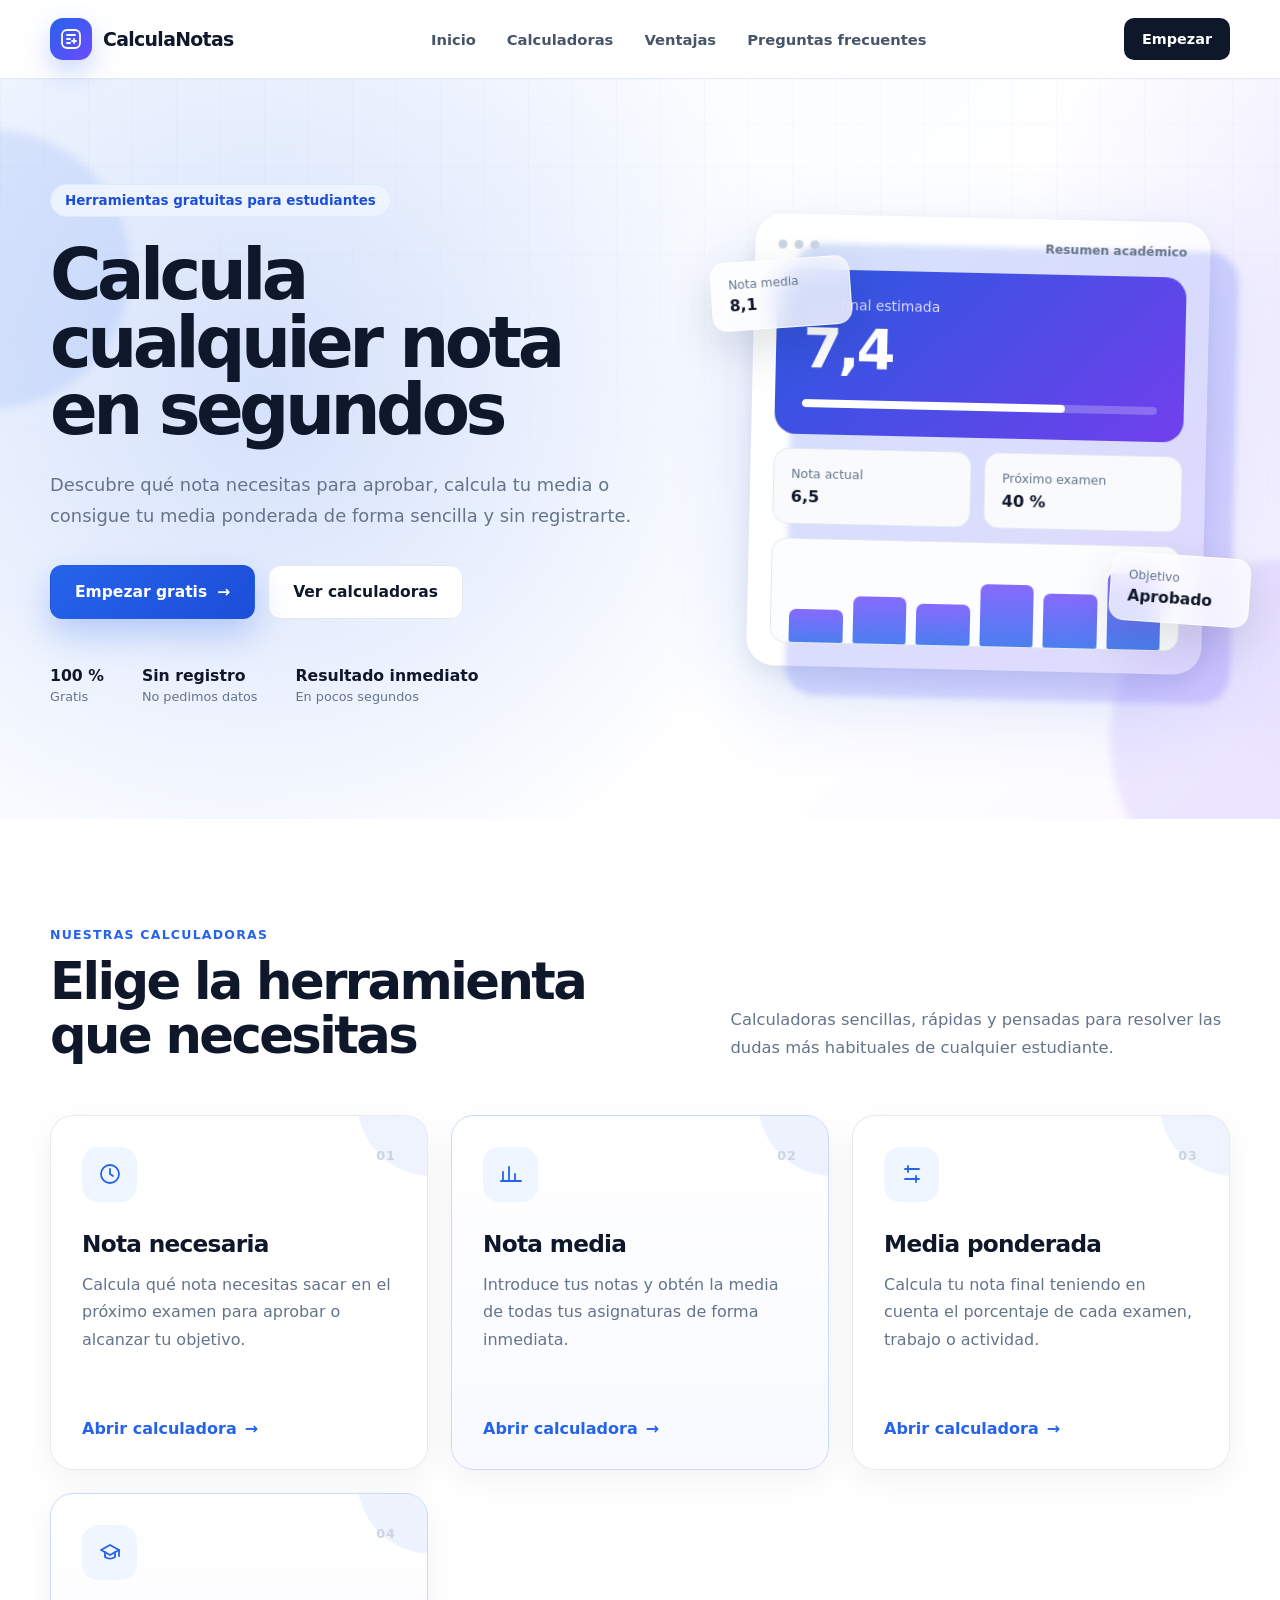
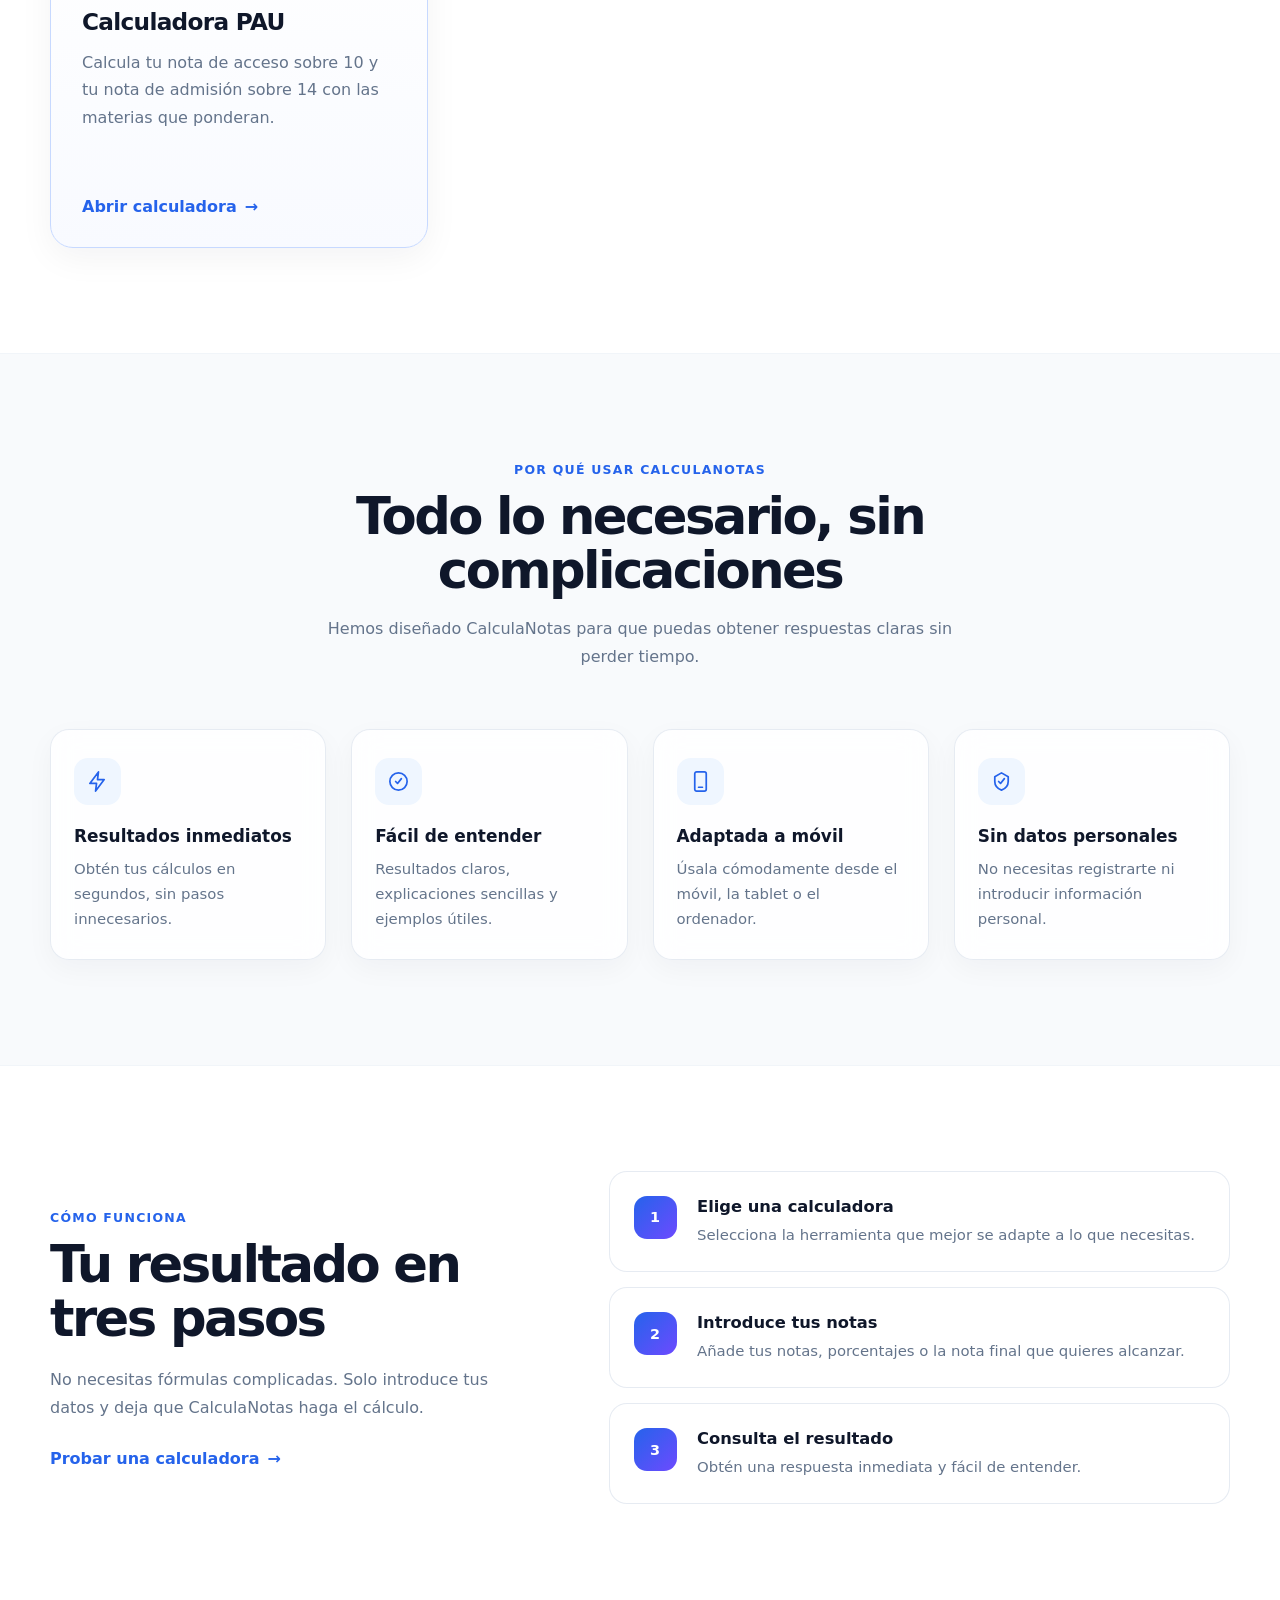
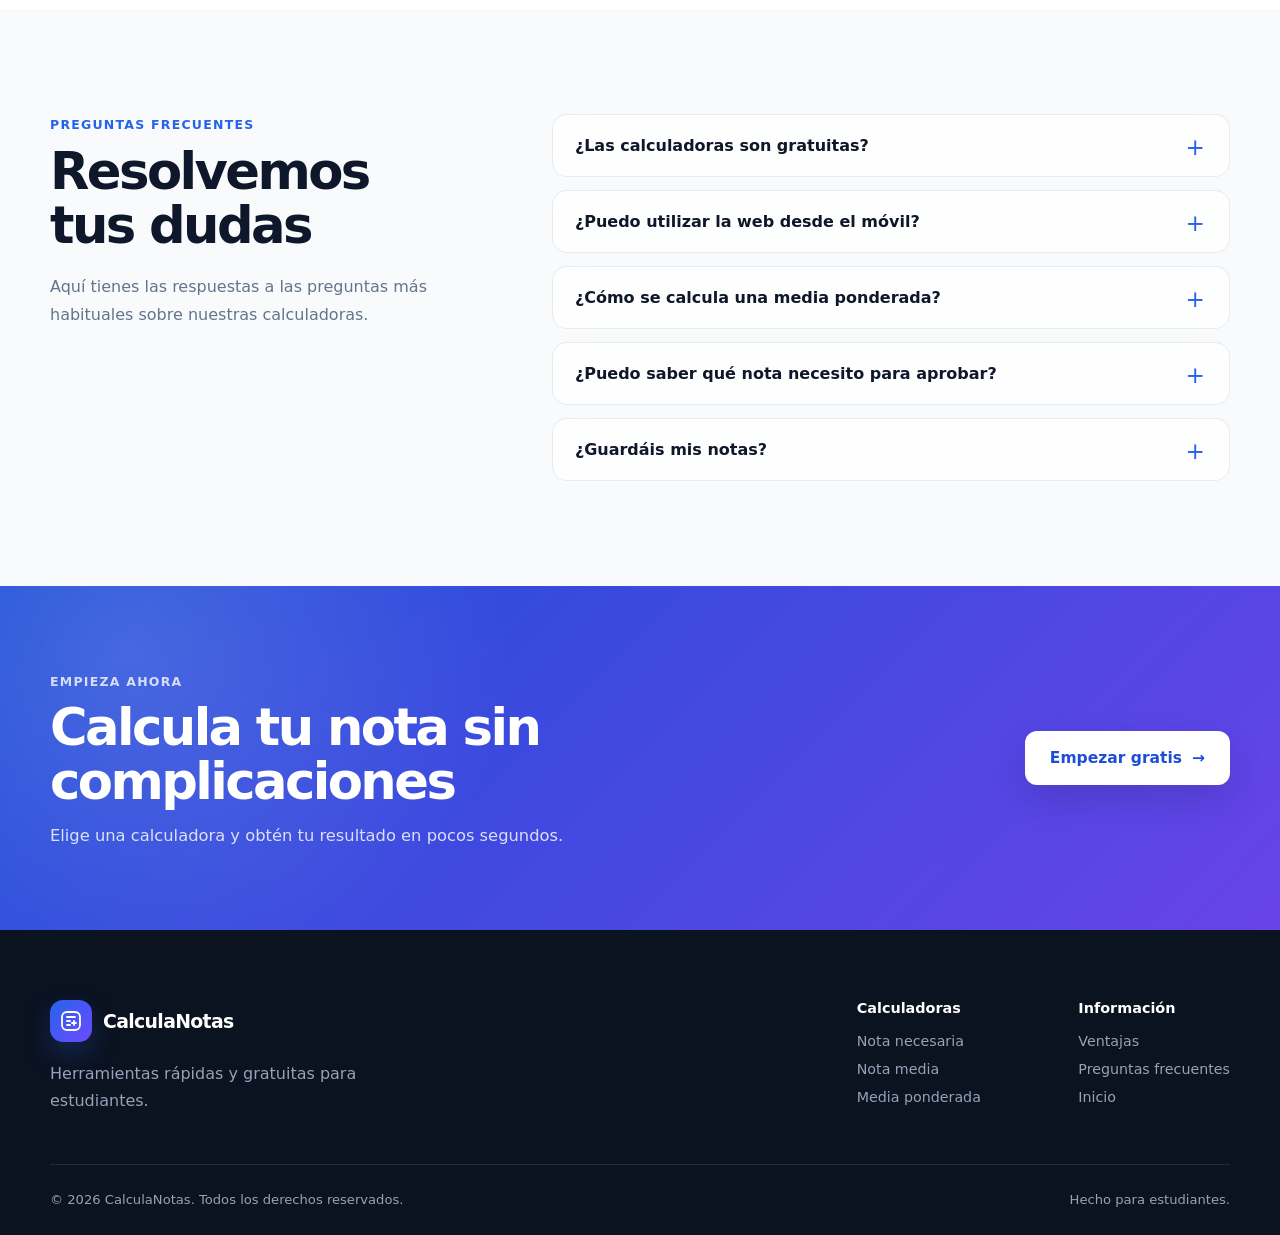
==== commit 5b35a6c9: "Añadir calculadora PAU y nueva tarjeta en la portada" ====
--- a/index.html
+++ b/index.html
@@ -305,7 +305,31 @@
             </a>
 
           </article>
-
+<article class="tarjeta-calculadora destacada">
+
+  <div class="icono-calculadora">
+    <svg viewBox="0 0 24 24">
+      <path d="M3 10l9-5 9 5-9 5-9-5z"></path>
+      <path d="M7 12v5c3 2 7 2 10 0v-5"></path>
+      <path d="M21 10v6"></path>
+    </svg>
+  </div>
+
+  <span class="numero-tarjeta">04</span>
+
+  <h3>Calculadora PAU</h3>
+
+  <p>
+    Calcula tu nota de acceso sobre 10 y tu nota de admisión
+    sobre 14 con las materias que ponderan.
+  </p>
+
+  <a href="calculadora-pau.html">
+    Abrir calculadora
+    <span aria-hidden="true">→</span>
+  </a>
+
+</article>
         </div>
 
       </div>
--- a/estilos.css
+++ b/estilos.css
@@ -1497,4 +1497,108 @@
     opacity: 1;
     transform: none;
   }
+}
+/* ===========================
+   MEJORAS VISUALES PREMIUM
+=========================== */
+
+.hero {
+  position: relative;
+  overflow: hidden;
+  background:
+    radial-gradient(circle at 15% 30%, rgba(37, 99, 235, 0.18), transparent 32%),
+    radial-gradient(circle at 85% 25%, rgba(109, 74, 255, 0.18), transparent 30%),
+    linear-gradient(135deg, #f8fbff 0%, #ffffff 48%, #f6f1ff 100%);
+  background-size: 140% 140%;
+  animation: moverFondo 12s ease-in-out infinite alternate;
+}
+
+@keyframes moverFondo {
+  0% {
+    background-position: 0% 50%;
+  }
+
+  100% {
+    background-position: 100% 50%;
+  }
+}
+
+.panel-principal {
+  background: rgba(255, 255, 255, 0.72);
+  backdrop-filter: blur(18px);
+  -webkit-backdrop-filter: blur(18px);
+  border: 1px solid rgba(255, 255, 255, 0.75);
+  box-shadow:
+    0 30px 80px rgba(37, 99, 235, 0.18),
+    0 8px 24px rgba(15, 23, 42, 0.08);
+}
+
+.tarjeta-flotante {
+  background: rgba(255, 255, 255, 0.78);
+  backdrop-filter: blur(14px);
+  -webkit-backdrop-filter: blur(14px);
+  border: 1px solid rgba(255, 255, 255, 0.8);
+  box-shadow: 0 18px 45px rgba(15, 23, 42, 0.12);
+}
+
+.tarjeta-calculadora,
+.ventaja,
+.paso,
+.lista-preguntas details {
+  background: rgba(255, 255, 255, 0.82);
+  backdrop-filter: blur(14px);
+  -webkit-backdrop-filter: blur(14px);
+  border: 1px solid rgba(226, 232, 240, 0.85);
+}
+
+.tarjeta-calculadora:hover,
+.ventaja:hover,
+.paso:hover {
+  transform: translateY(-8px);
+  box-shadow:
+    0 24px 55px rgba(37, 99, 235, 0.13),
+    0 8px 20px rgba(15, 23, 42, 0.06);
+}
+
+.hero-visual {
+  animation:
+    aparecer 1.1s ease,
+    flotarHero 5s ease-in-out infinite;
+}
+
+@keyframes flotarHero {
+  0%,
+  100% {
+    transform: translateY(0);
+  }
+
+  50% {
+    transform: translateY(-12px);
+  }
+}
+
+.boton-principal {
+  position: relative;
+  overflow: hidden;
+}
+
+.boton-principal::after {
+  content: "";
+  position: absolute;
+  top: 0;
+  left: -120%;
+  width: 80%;
+  height: 100%;
+  background: linear-gradient(
+    90deg,
+    transparent,
+    rgba(255, 255, 255, 0.45),
+    transparent
+  );
+  transform: skewX(-20deg);
+  transition: left 0.7s ease;
+}
+
+.boton-principal:hover::after {
+  left: 140%;
 }
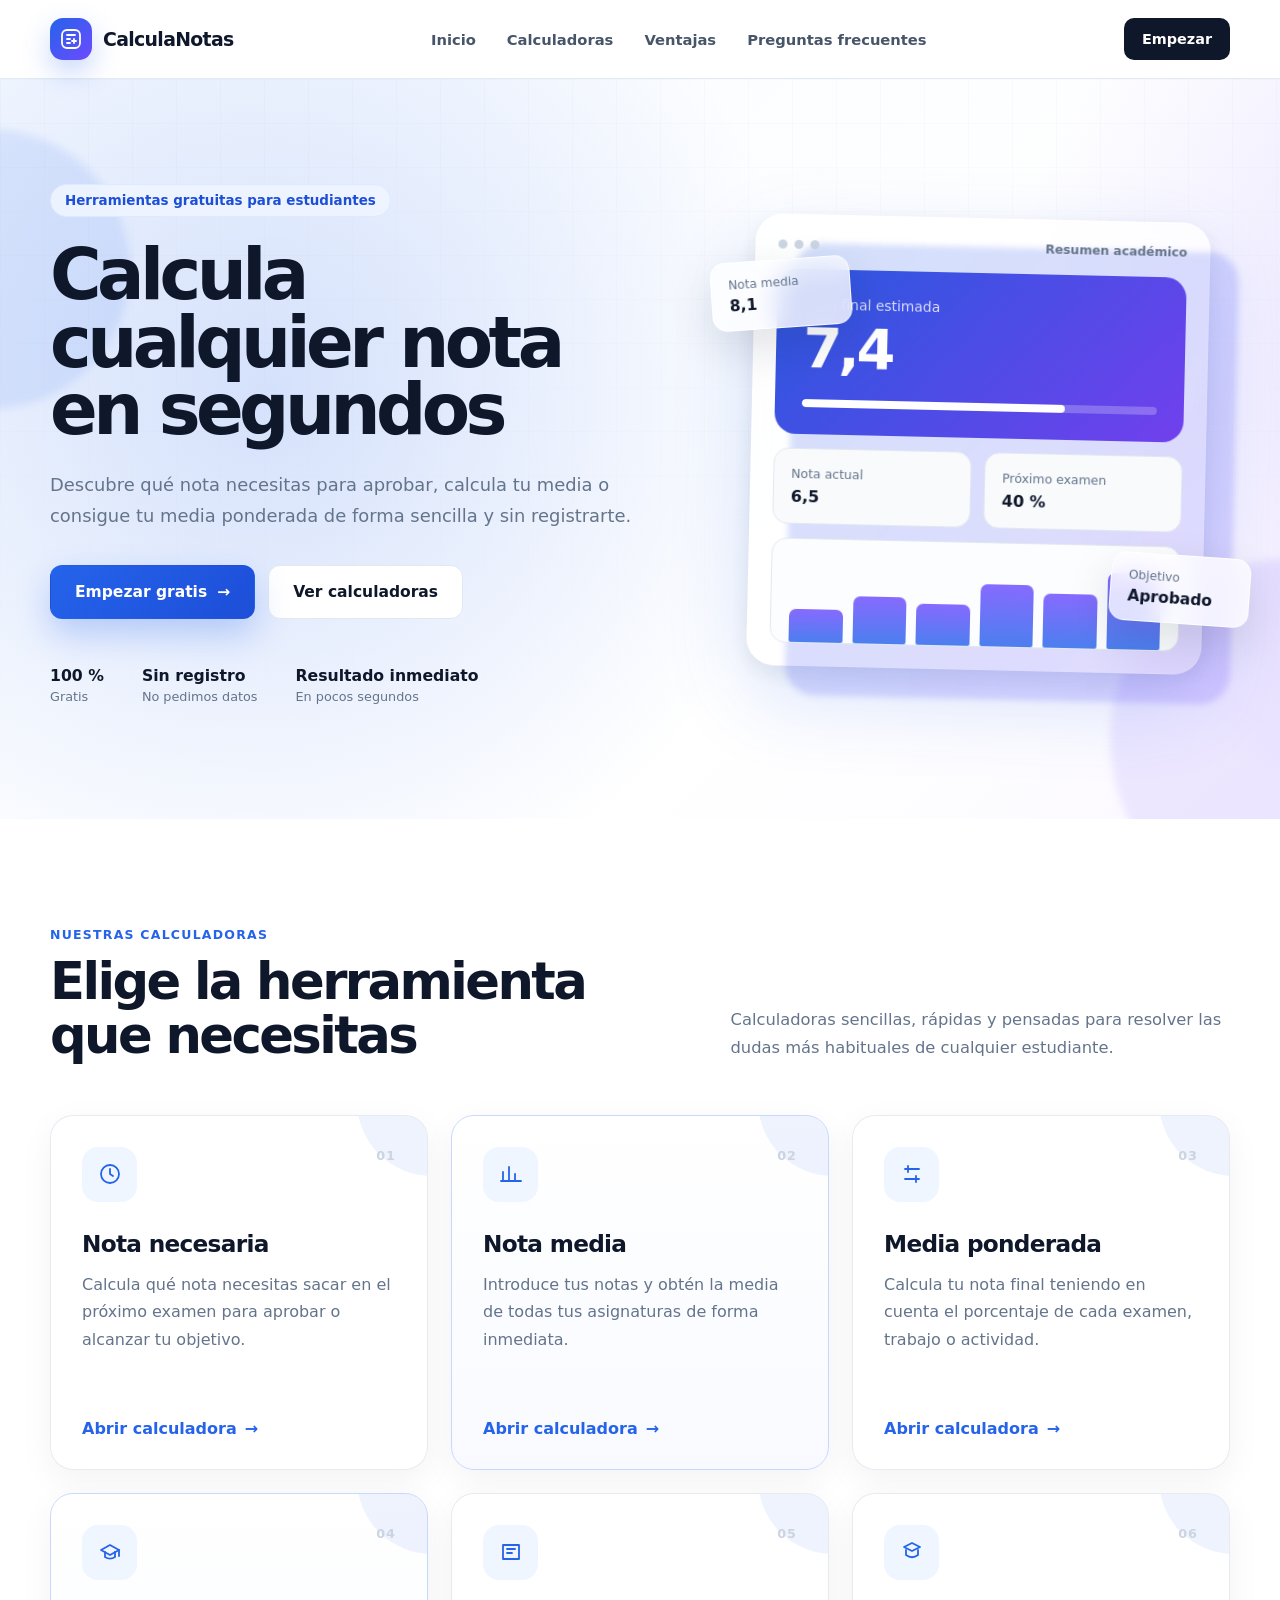
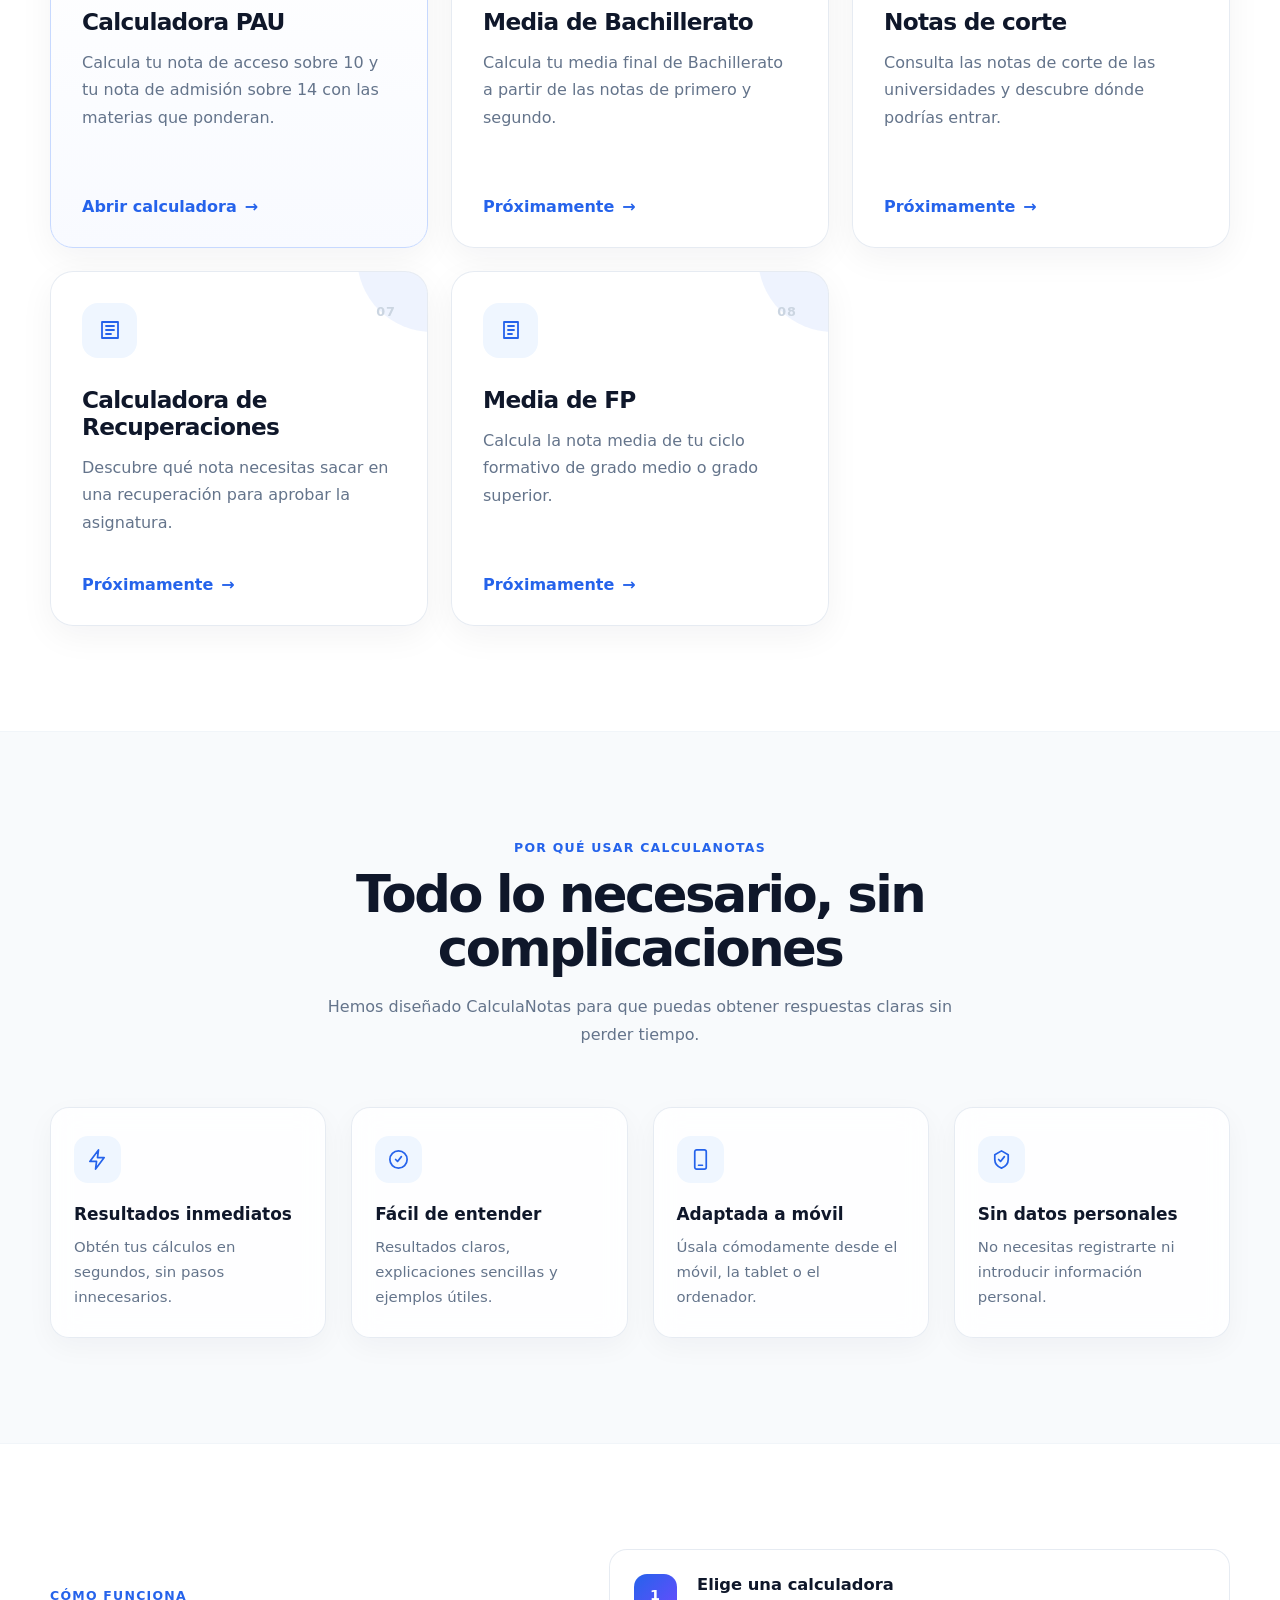
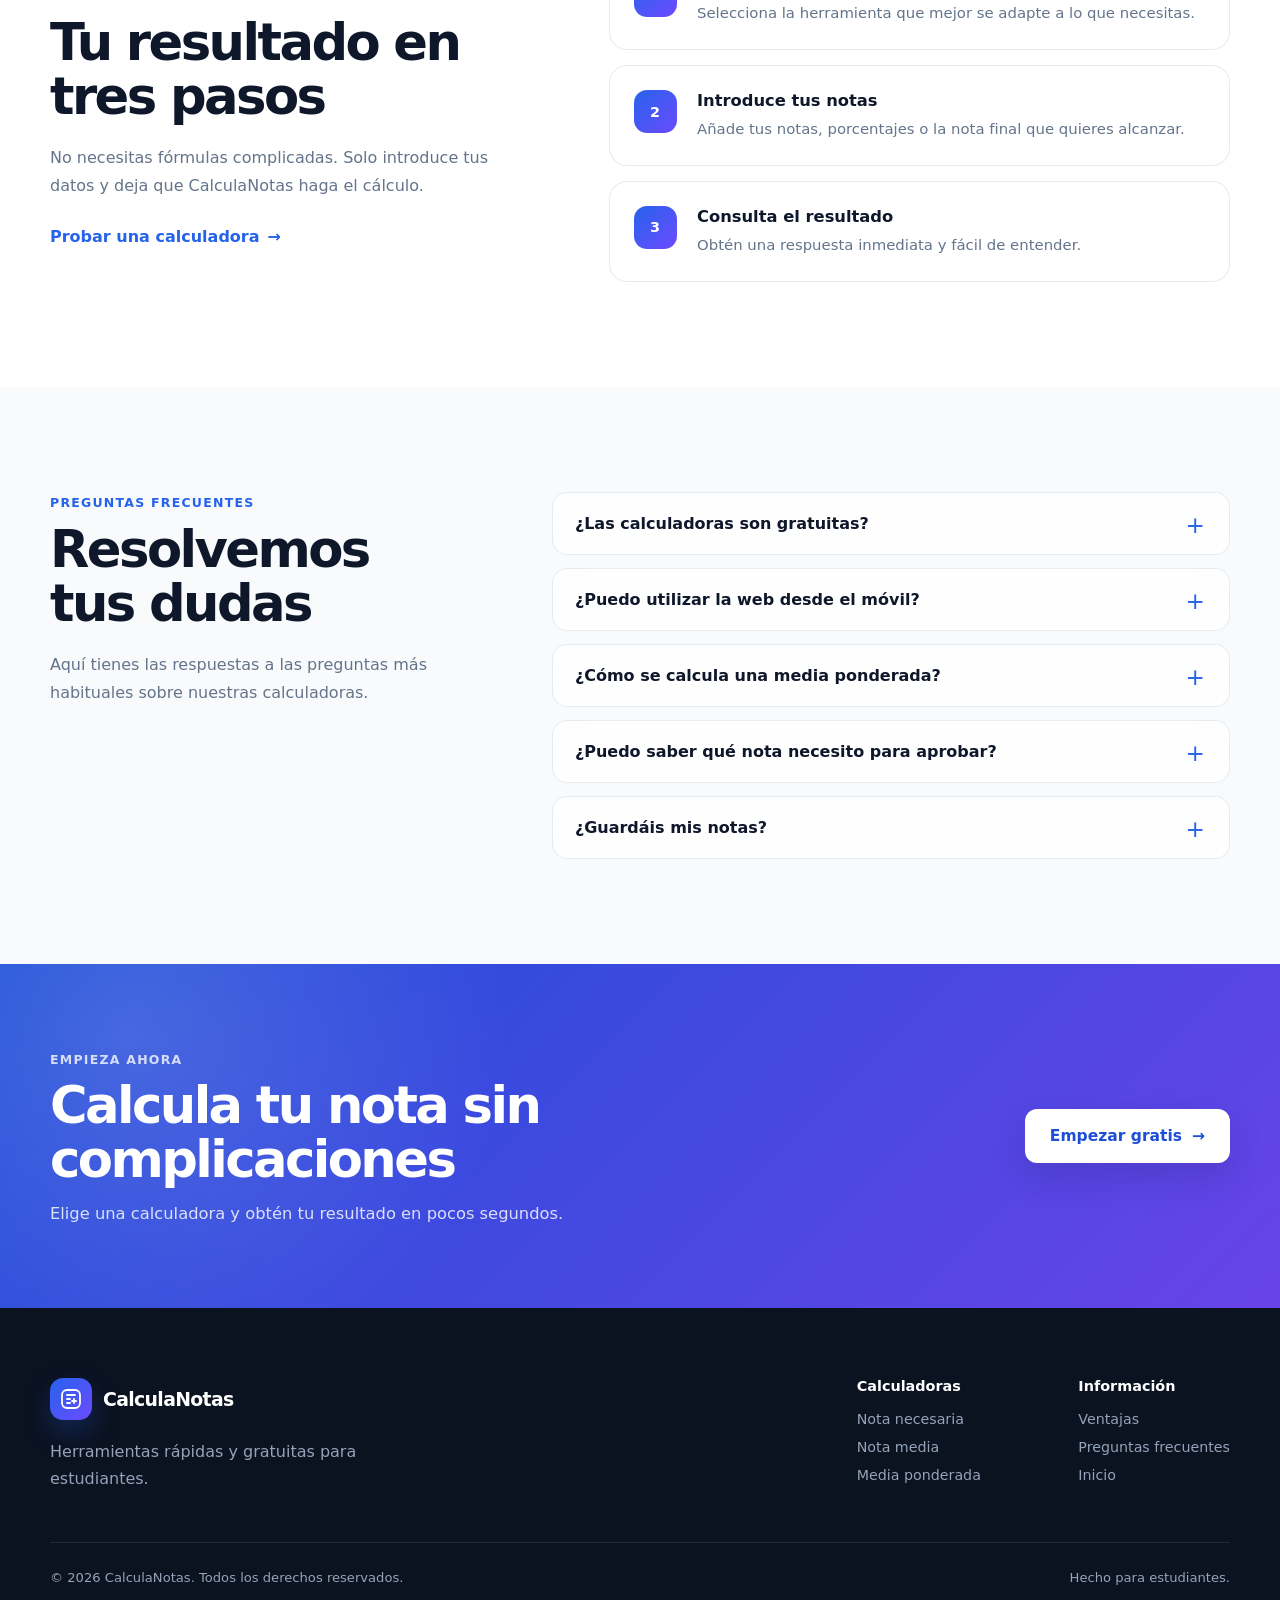
==== commit 75849f8c: "Añadir nuevas tarjetas de calculadoras" ====
--- a/index.html
+++ b/index.html
@@ -330,6 +330,110 @@
   </a>
 
 </article>
+<article class="tarjeta-calculadora">
+
+  <div class="icono-calculadora">
+    <svg viewBox="0 0 24 24">
+      <path d="M4 5h16v14H4z"></path>
+      <path d="M8 9h8"></path>
+      <path d="M8 13h5"></path>
+    </svg>
+  </div>
+
+  <span class="numero-tarjeta">05</span>
+
+  <h3>Media de Bachillerato</h3>
+
+  <p>
+    Calcula tu media final de Bachillerato a partir de las notas
+    de primero y segundo.
+  </p>
+
+  <a href="#">
+    Próximamente
+    <span aria-hidden="true">→</span>
+  </a>
+
+</article>
+
+<article class="tarjeta-calculadora">
+
+  <div class="icono-calculadora">
+    <svg viewBox="0 0 24 24">
+      <path d="M12 3l8 4-8 4-8-4 8-4z"></path>
+      <path d="M6 10v5c4 3 8 3 12 0v-5"></path>
+    </svg>
+  </div>
+
+  <span class="numero-tarjeta">06</span>
+
+  <h3>Notas de corte</h3>
+
+  <p>
+    Consulta las notas de corte de las universidades y descubre
+    dónde podrías entrar.
+  </p>
+
+  <a href="#">
+    Próximamente
+    <span aria-hidden="true">→</span>
+  </a>
+
+</article>
+
+<article class="tarjeta-calculadora">
+
+  <div class="icono-calculadora">
+    <svg viewBox="0 0 24 24">
+      <path d="M4 4h16v16H4z"></path>
+      <path d="M8 8h8"></path>
+      <path d="M8 12h8"></path>
+      <path d="M8 16h5"></path>
+    </svg>
+  </div>
+
+  <span class="numero-tarjeta">07</span>
+
+  <h3>Calculadora de Recuperaciones</h3>
+
+  <p>
+    Descubre qué nota necesitas sacar en una recuperación para
+    aprobar la asignatura.
+  </p>
+
+  <a href="#">
+    Próximamente
+    <span aria-hidden="true">→</span>
+  </a>
+
+</article>
+
+<article class="tarjeta-calculadora">
+
+  <div class="icono-calculadora">
+    <svg viewBox="0 0 24 24">
+      <path d="M5 4h14v16H5z"></path>
+      <path d="M9 8h6"></path>
+      <path d="M9 12h6"></path>
+      <path d="M9 16h4"></path>
+    </svg>
+  </div>
+
+  <span class="numero-tarjeta">08</span>
+
+  <h3>Media de FP</h3>
+
+  <p>
+    Calcula la nota media de tu ciclo formativo de grado medio o
+    grado superior.
+  </p>
+
+  <a href="#">
+    Próximamente
+    <span aria-hidden="true">→</span>
+  </a>
+
+</article>
         </div>
 
       </div>
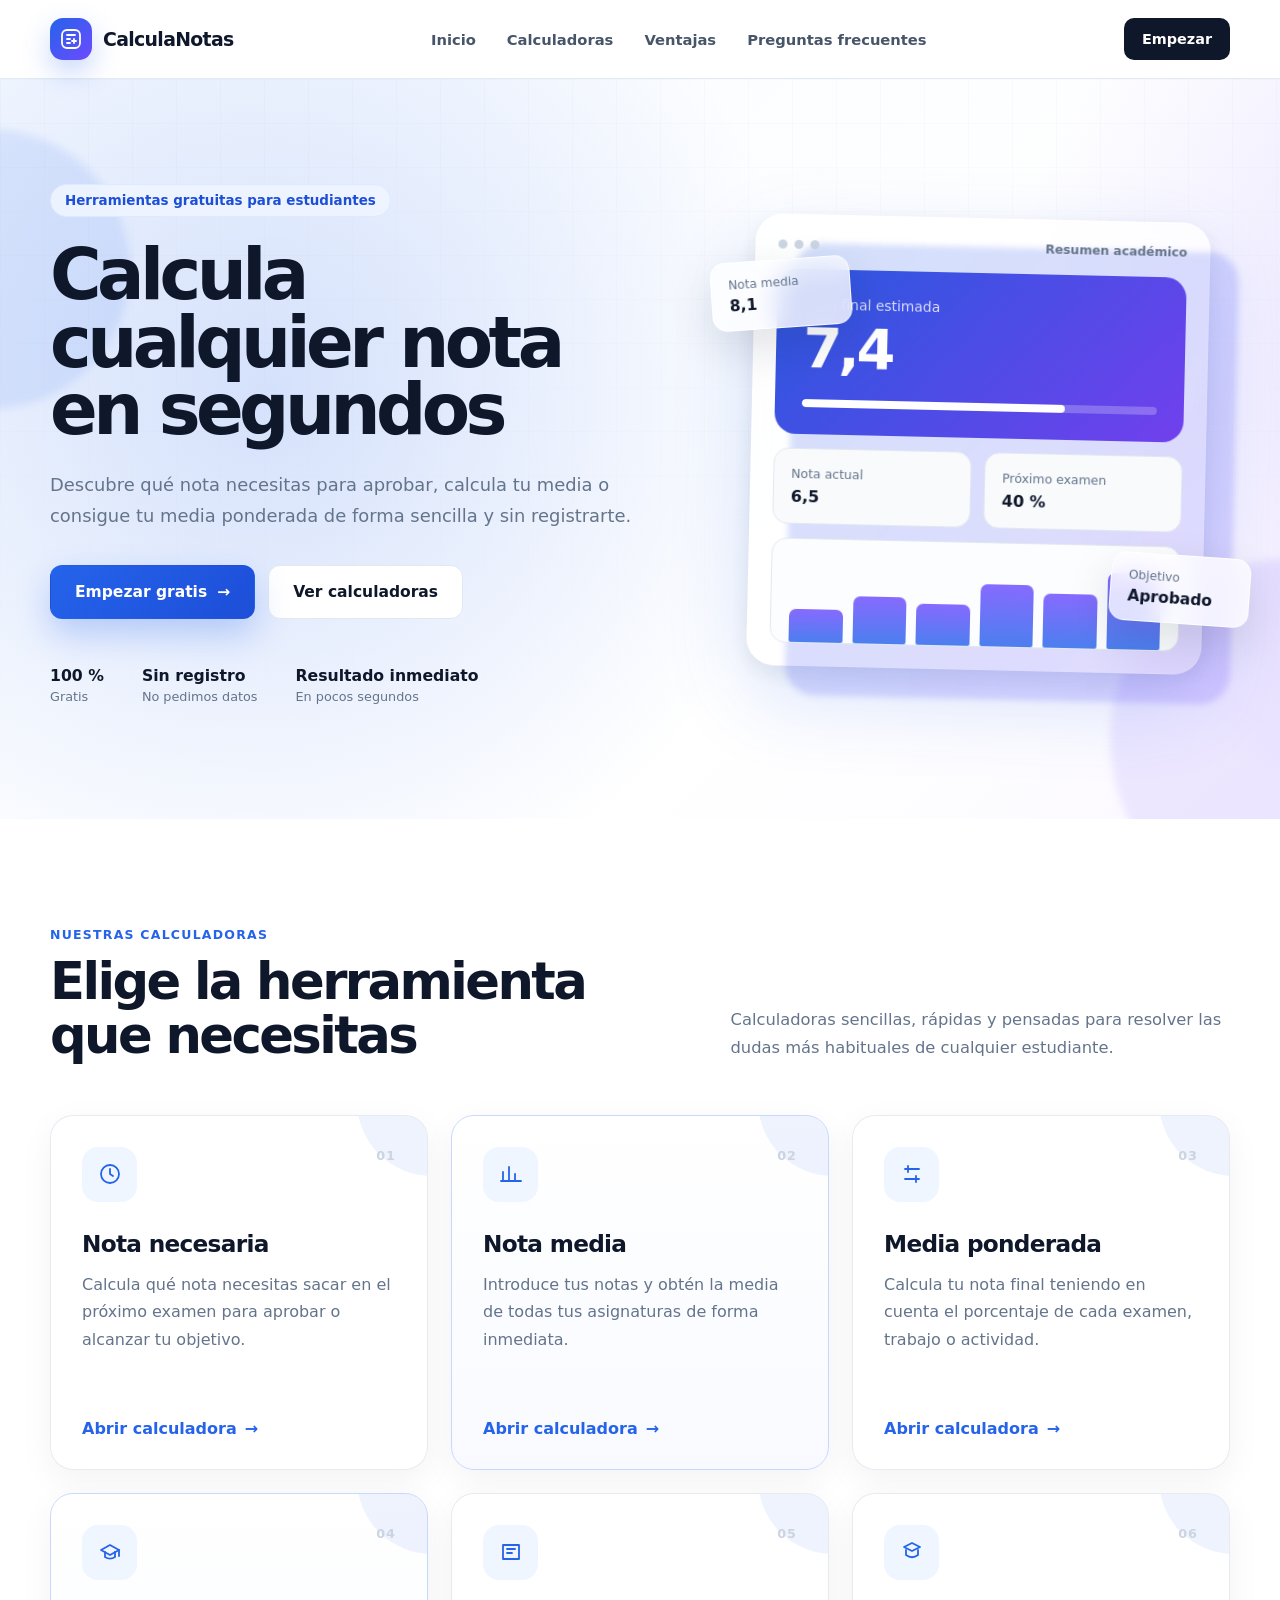
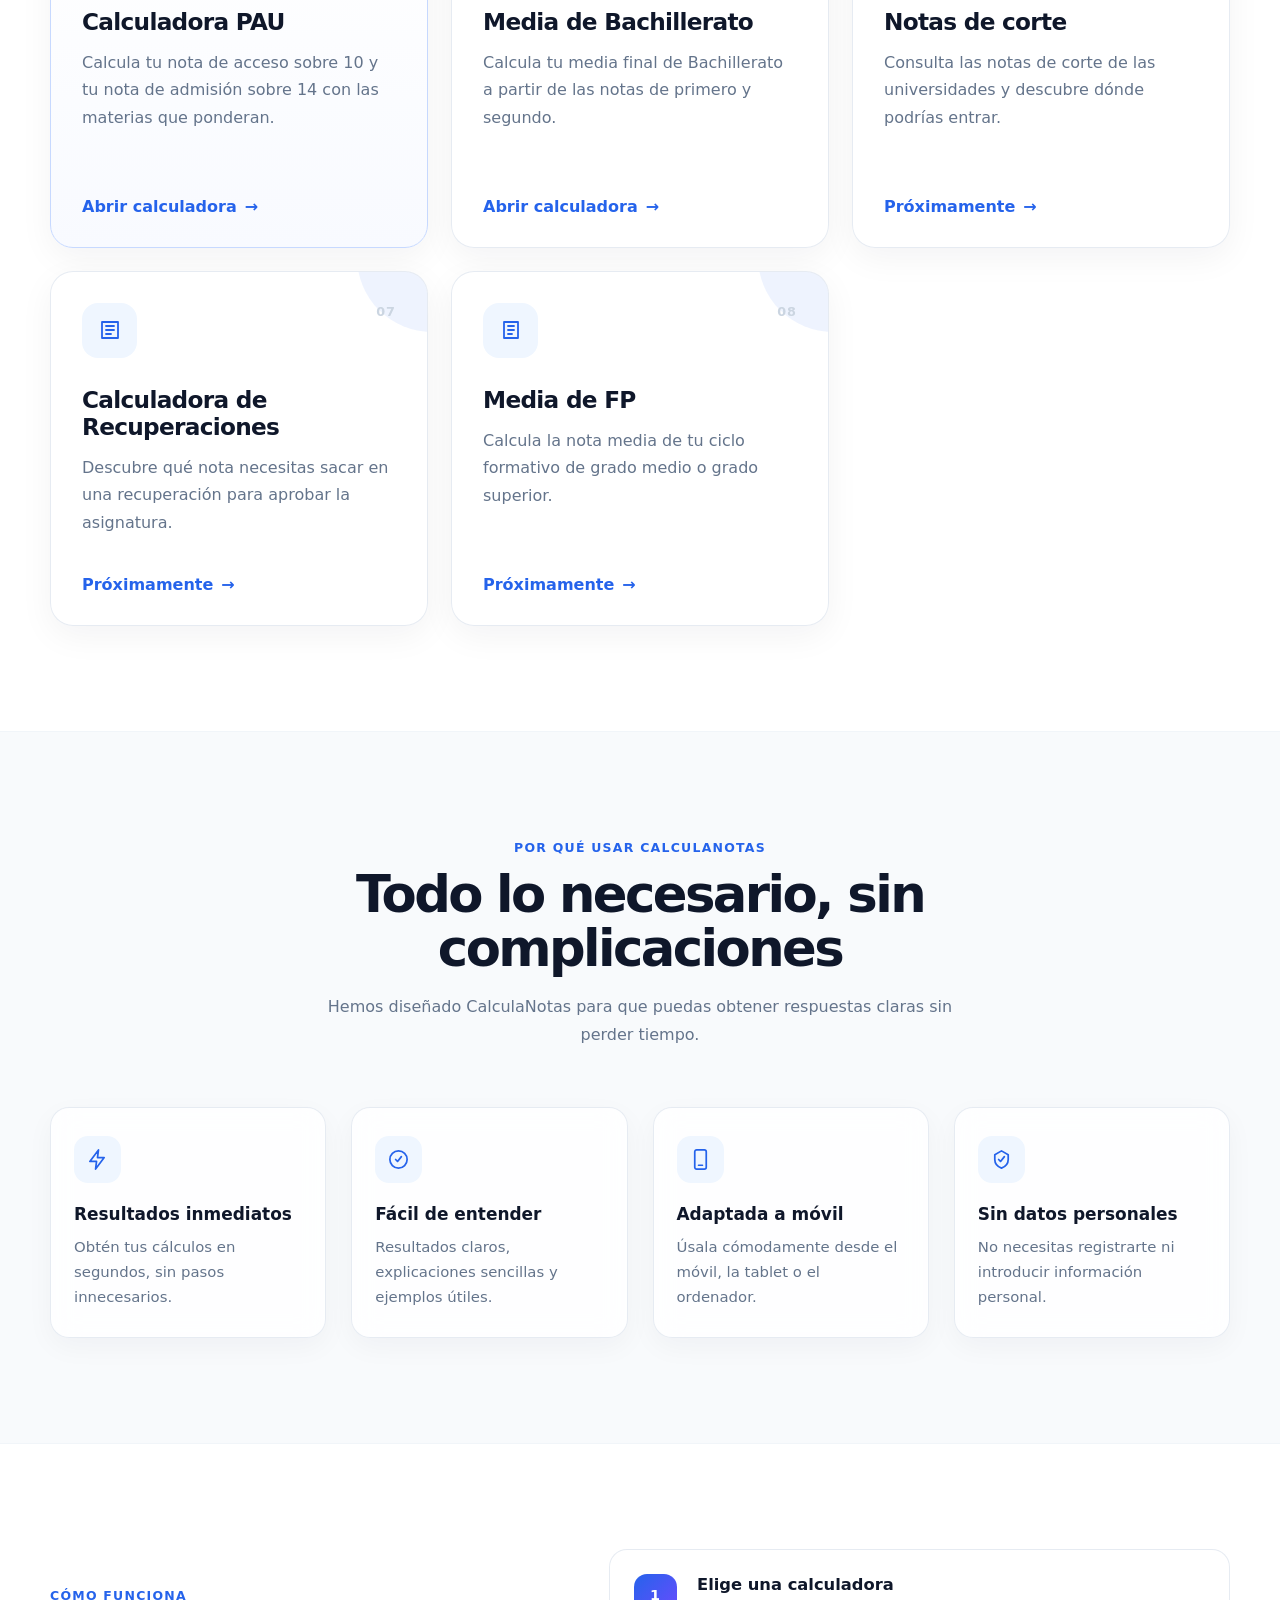
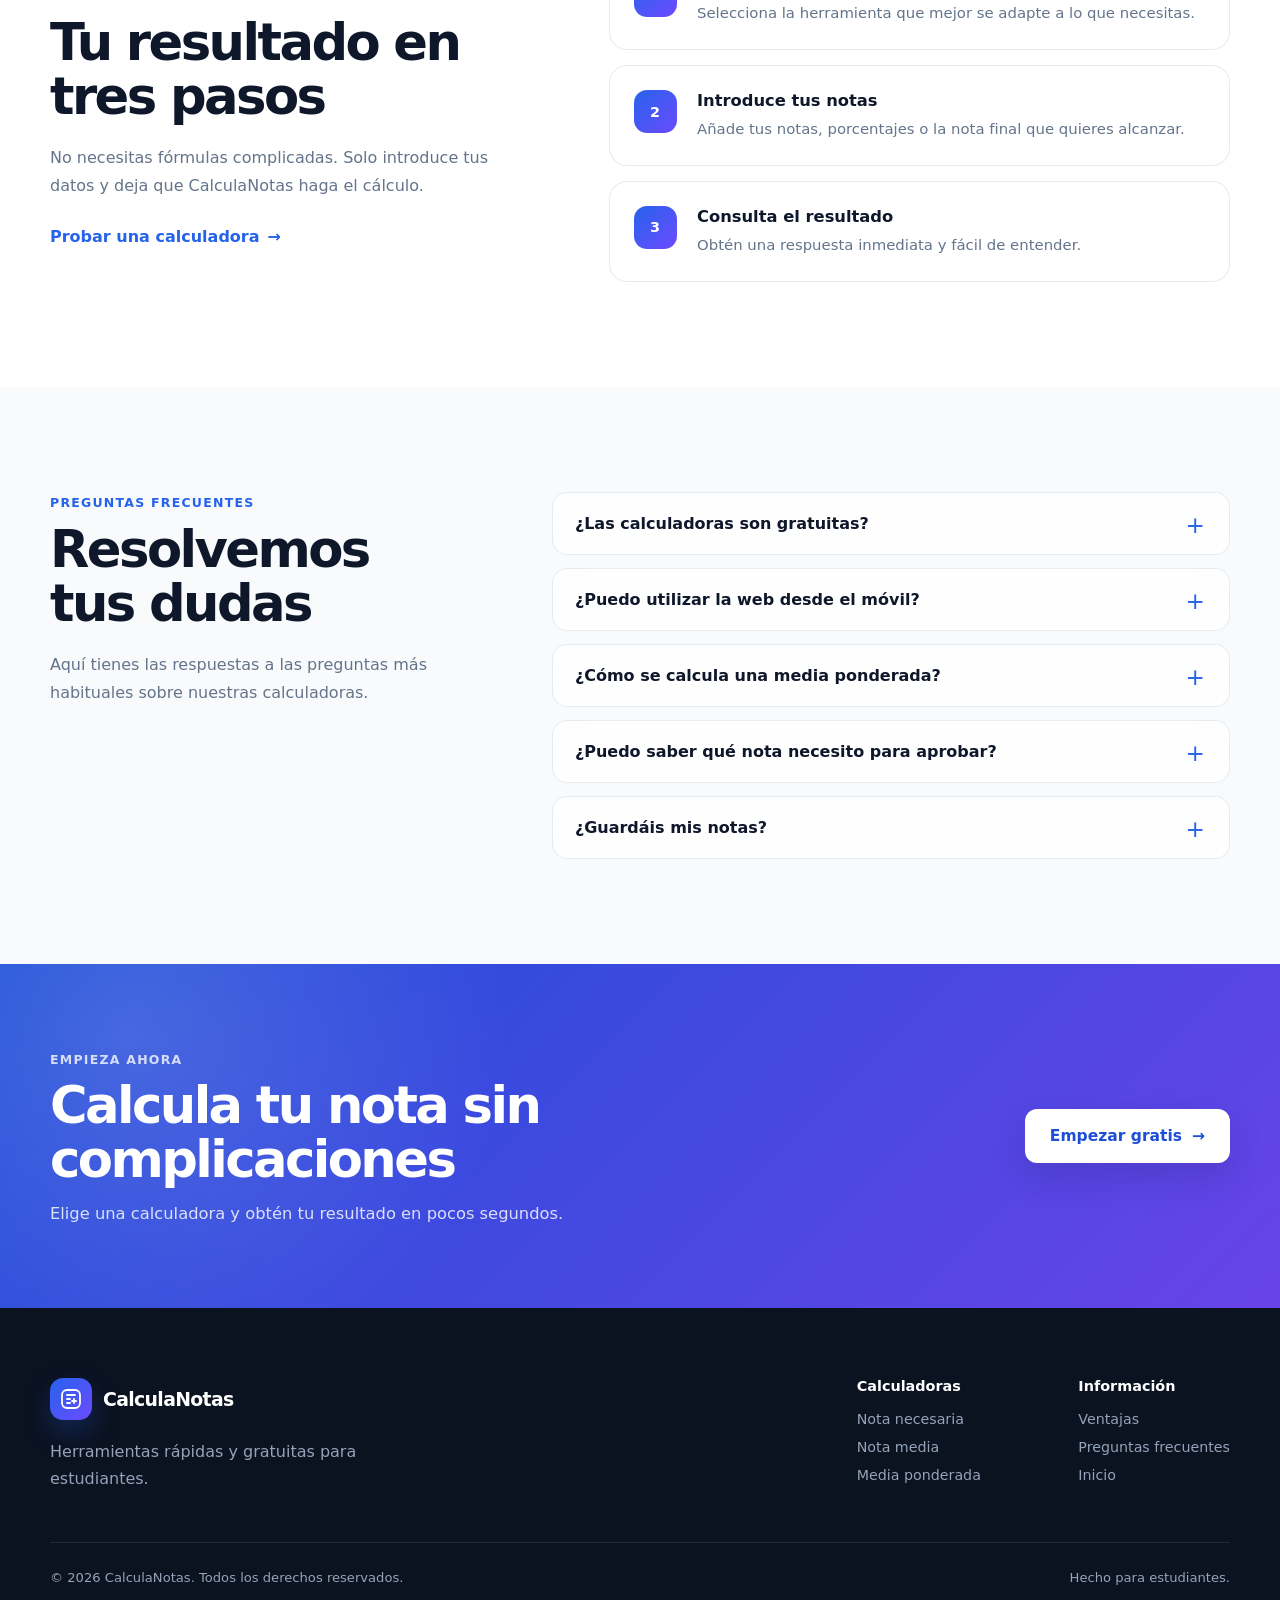
==== commit 15065e54: "Crear calculadora de bachillerato" ====
--- a/index.html
+++ b/index.html
@@ -349,10 +349,10 @@
     de primero y segundo.
   </p>
 
-  <a href="#">
-    Próximamente
+ <a href="calculadora-bachillerato.html">
+    Abrir calculadora
     <span aria-hidden="true">→</span>
-  </a>
+</a>
 
 </article>
 
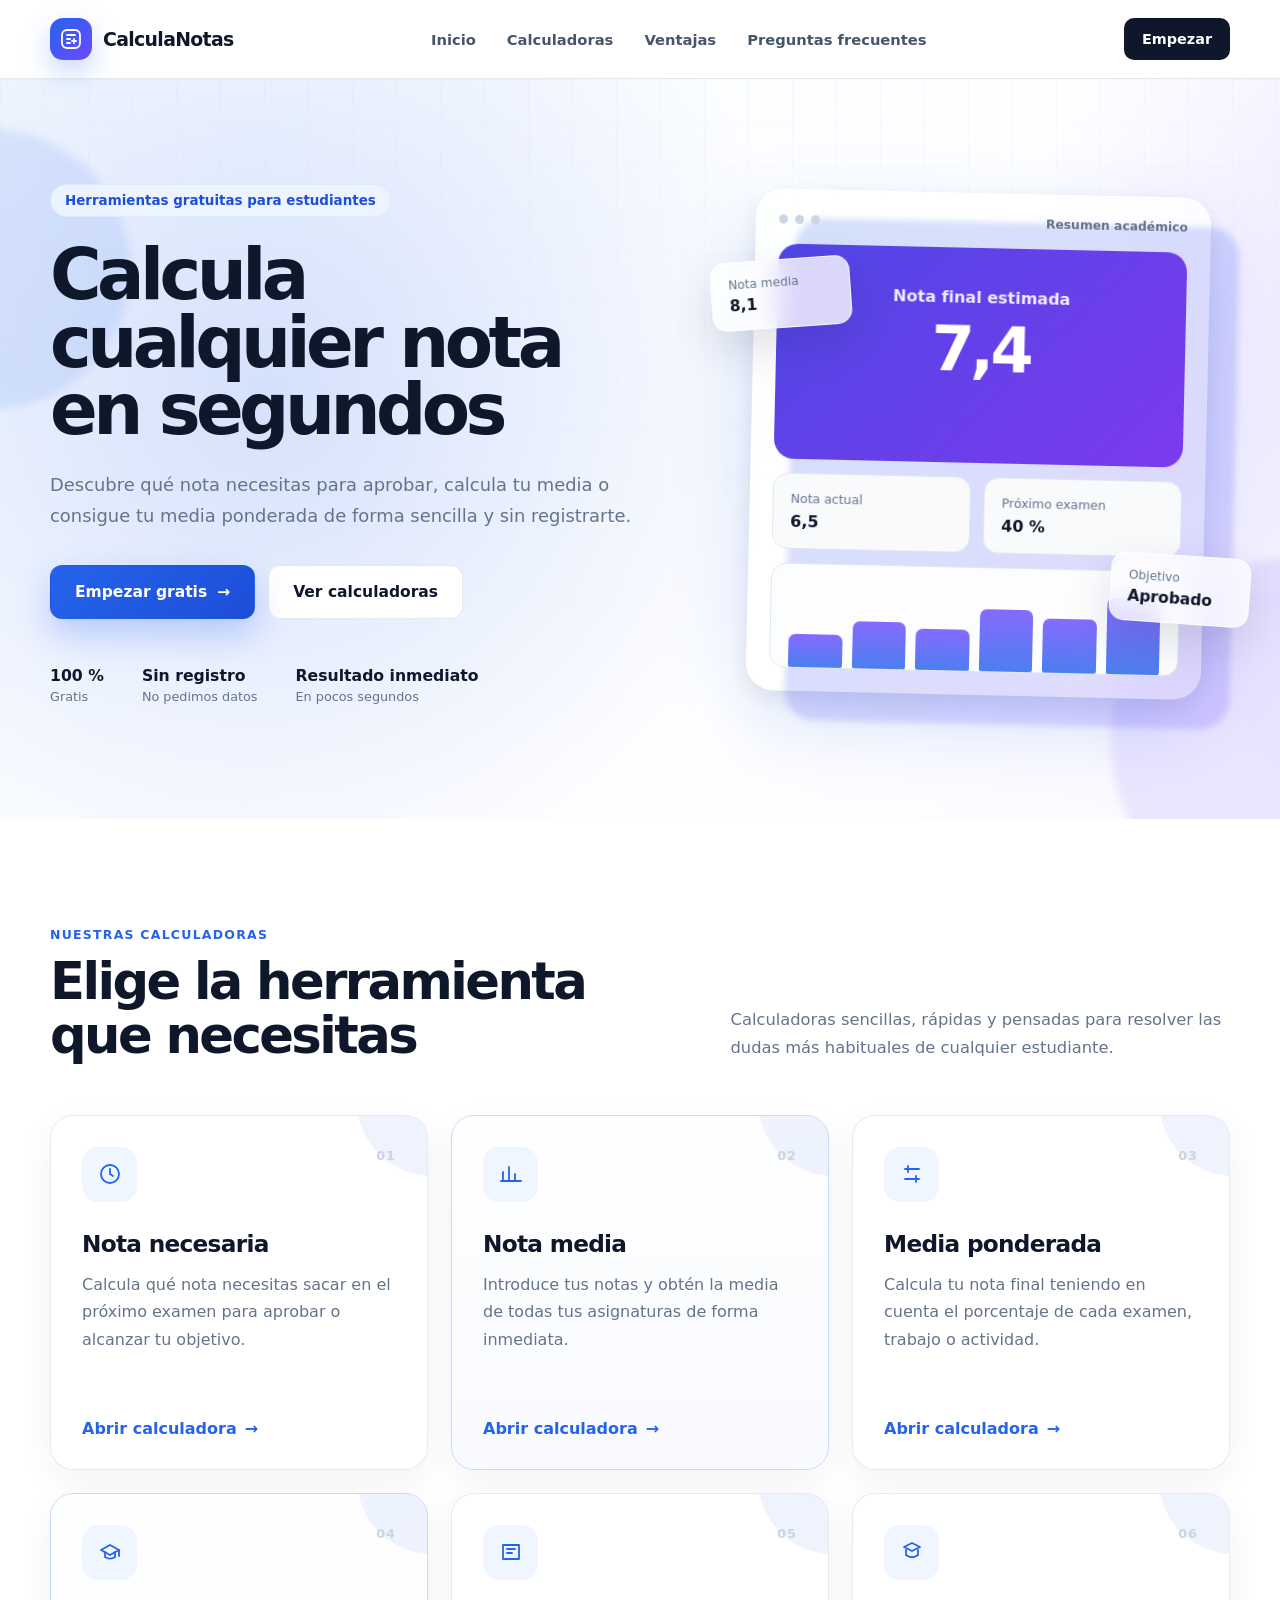
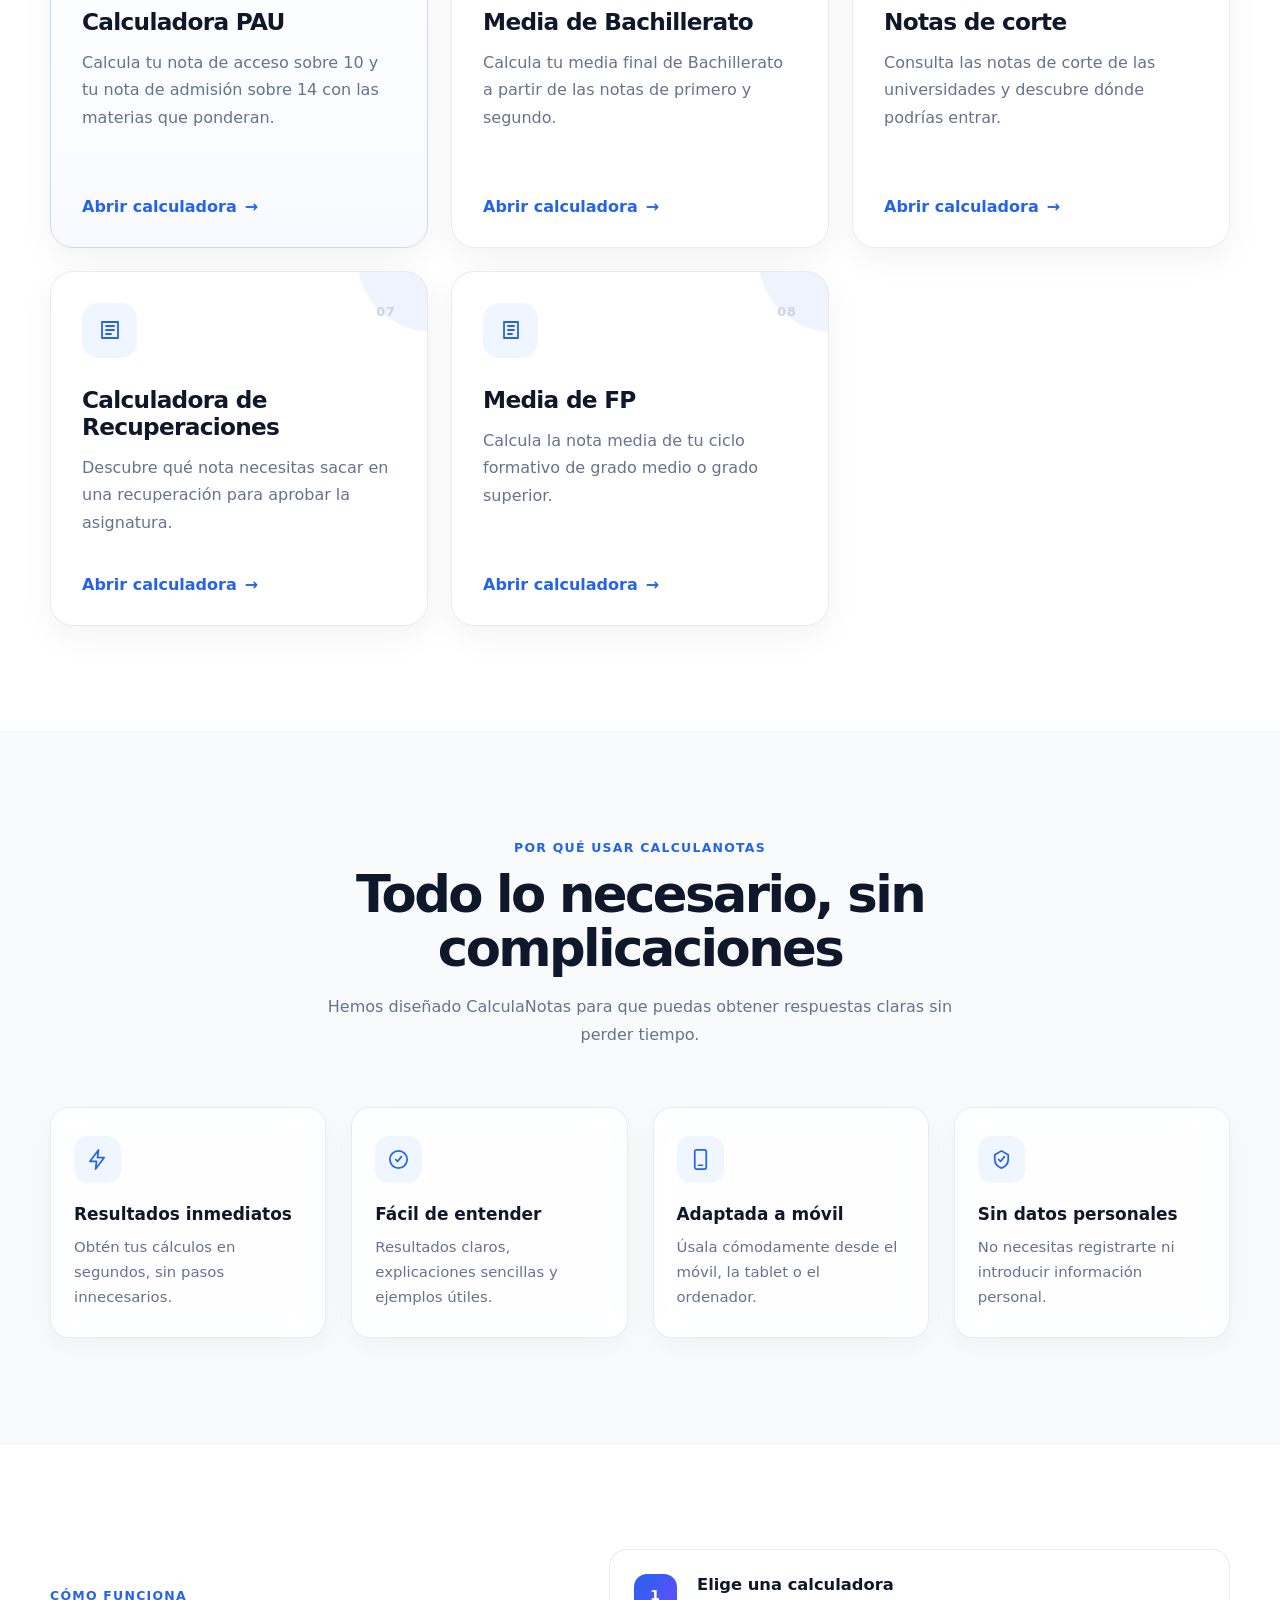
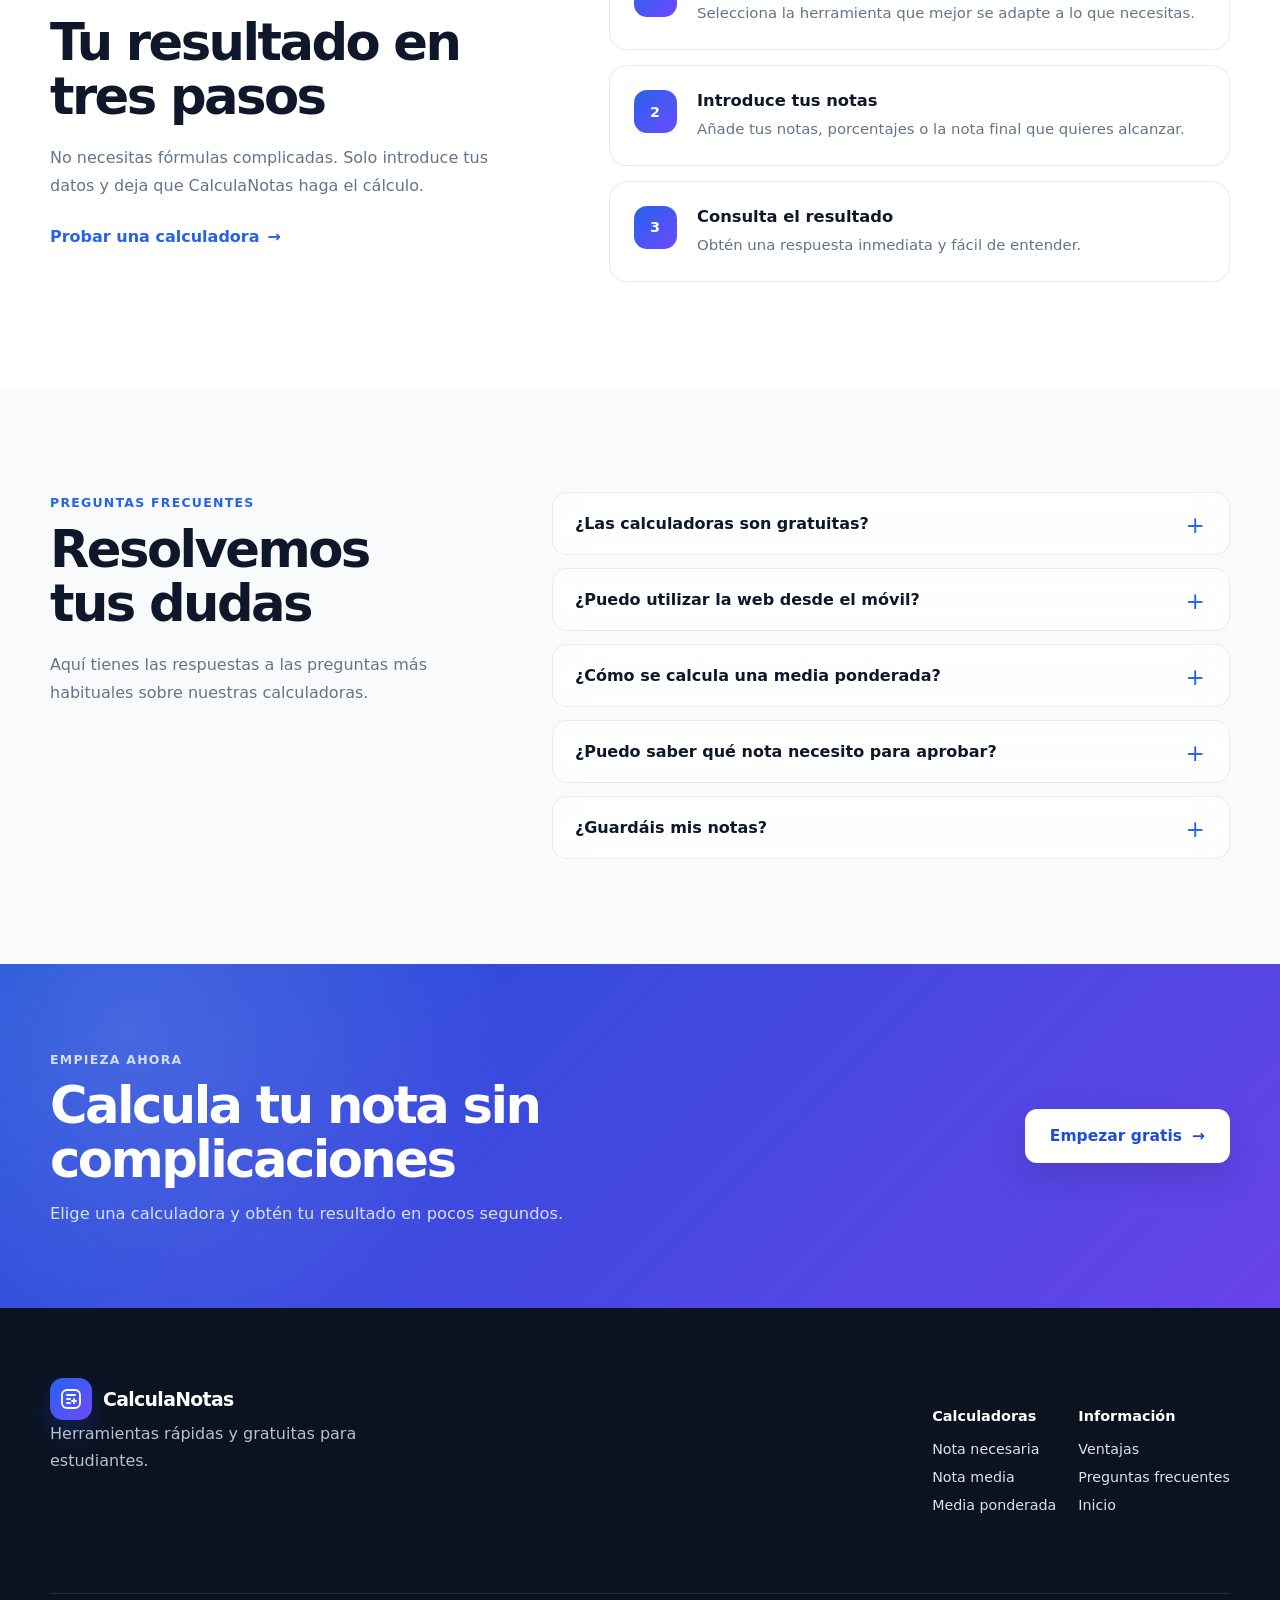
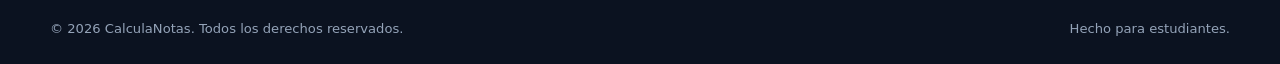
==== commit 242aa8ce: "Añadir nuevas calculadoras y enlazarlas" ====
--- a/index.html
+++ b/index.html
@@ -374,8 +374,8 @@
     dónde podrías entrar.
   </p>
 
-  <a href="#">
-    Próximamente
+  <a href="calculadora-notas-corte.html">
+  Abrir calculadora
     <span aria-hidden="true">→</span>
   </a>
 
@@ -401,8 +401,8 @@
     aprobar la asignatura.
   </p>
 
-  <a href="#">
-    Próximamente
+<a href="calculadora-recuperaciones.html">
+    Abrir calculadora
     <span aria-hidden="true">→</span>
   </a>
 
@@ -428,8 +428,8 @@
     grado superior.
   </p>
 
-  <a href="#">
-    Próximamente
+  <a href="calculadora-media-fp.html">
+  Abrir calculadora
     <span aria-hidden="true">→</span>
   </a>
 
--- a/estilos.css
+++ b/estilos.css
@@ -1601,4 +1601,449 @@
 
 .boton-principal:hover::after {
   left: 140%;
+}
+/* ==============================
+   CALCULADORA DE BACHILLERATO
+================================ */
+
+.pagina-calculadora {
+  min-height: 100vh;
+  padding: 40px 20px 70px;
+  background:
+    radial-gradient(circle at top left, rgba(34, 197, 94, 0.12), transparent 35%),
+    #f4f7f6;
+}
+
+.contenedor-pau {
+  width: min(1100px, 100%);
+  margin: 0 auto;
+}
+
+.volver-inicio {
+  display: inline-flex;
+  align-items: center;
+  margin-bottom: 35px;
+  color: #374151;
+  font-weight: 700;
+  text-decoration: none;
+}
+
+.volver-inicio:hover {
+  color: #15803d;
+}
+
+.cabecera-pau {
+  max-width: 760px;
+  margin-bottom: 40px;
+}
+
+.cabecera-pau > span {
+  display: inline-block;
+  margin-bottom: 14px;
+  padding: 8px 14px;
+  border-radius: 999px;
+  background: #dcfce7;
+  color: #166534;
+  font-size: 14px;
+  font-weight: 800;
+}
+
+.cabecera-pau h1 {
+  margin: 0 0 16px;
+  color: #111827;
+  font-size: clamp(34px, 6vw, 58px);
+  line-height: 1.05;
+  letter-spacing: -2px;
+}
+
+.cabecera-pau p {
+  max-width: 680px;
+  margin: 0;
+  color: #6b7280;
+  font-size: 18px;
+  line-height: 1.7;
+}
+
+.rejilla-pau {
+  display: grid;
+  grid-template-columns: 1fr 1fr;
+  gap: 28px;
+  align-items: start;
+}
+
+.panel-pau {
+  padding: 32px;
+  border: 1px solid #e5e7eb;
+  border-radius: 24px;
+  background: #ffffff;
+  box-shadow: 0 18px 45px rgba(15, 23, 42, 0.08);
+}
+
+.panel-pau h2 {
+  margin: 0 0 10px;
+  color: #111827;
+  font-size: 25px;
+}
+
+.texto-panel {
+  margin: 0 0 28px;
+  color: #6b7280;
+  line-height: 1.6;
+}
+
+.grupo-campo {
+  margin-bottom: 22px;
+}
+
+.grupo-campo label {
+  display: block;
+  margin-bottom: 9px;
+  color: #1f2937;
+  font-weight: 750;
+}
+
+.grupo-campo input {
+  width: 100%;
+  box-sizing: border-box;
+  padding: 15px 16px;
+  border: 1px solid #d1d5db;
+  border-radius: 13px;
+  background: #ffffff;
+  color: #111827;
+  font: inherit;
+  font-size: 16px;
+  outline: none;
+  transition: border-color 0.2s, box-shadow 0.2s;
+}
+
+.grupo-campo input:focus {
+  border-color: #22c55e;
+  box-shadow: 0 0 0 4px rgba(34, 197, 94, 0.14);
+}
+
+.boton-calcular-pau {
+  width: 100%;
+  margin-top: 5px;
+  padding: 16px 20px;
+  border: none;
+  border-radius: 13px;
+  background: #15803d;
+  color: white;
+  font: inherit;
+  font-size: 16px;
+  font-weight: 800;
+  cursor: pointer;
+  transition: transform 0.2s, background 0.2s;
+}
+
+.boton-calcular-pau:hover {
+  background: #166534;
+  transform: translateY(-2px);
+}
+
+.mensaje-error {
+  display: none;
+  margin-top: 18px;
+  padding: 13px 15px;
+  border-radius: 11px;
+  background: #fee2e2;
+  color: #b91c1c;
+  font-weight: 700;
+}
+
+.resultado-principal {
+  display: flex;
+  min-height: 215px;
+  flex-direction: column;
+  align-items: center;
+  justify-content: center;
+  padding: 28px;
+  border-radius: 20px;
+  background: linear-gradient(135deg, #15803d, #22c55e);
+  color: #ffffff;
+  text-align: center;
+}
+
+.resultado-principal span {
+  font-size: 16px;
+  font-weight: 700;
+  opacity: 0.9;
+}
+
+.resultado-principal strong {
+  margin: 12px 0;
+  font-size: 62px;
+  line-height: 1;
+}
+
+.resultado-principal small {
+  font-size: 14px;
+  opacity: 0.85;
+}
+
+.caja-formula {
+  margin-top: 22px;
+  padding: 20px;
+  border-radius: 16px;
+  background: #f3f4f6;
+}
+
+.caja-formula strong {
+  display: block;
+  margin-bottom: 8px;
+  color: #111827;
+}
+
+.caja-formula p {
+  margin: 0;
+  color: #4b5563;
+  line-height: 1.6;
+}
+
+@media (max-width: 760px) {
+  .pagina-calculadora {
+    padding: 25px 16px 50px;
+  }
+
+  .rejilla-pau {
+    grid-template-columns: 1fr;
+  }
+
+  .panel-pau {
+    padding: 23px;
+  }
+
+  .cabecera-pau h1 {
+    letter-spacing: -1px;
+  }
+
+  .resultado-principal strong {
+    font-size: 50px;
+  }
+}
+/* =================================
+   COLORES CALCULANOTAS
+   Calculadora de Bachillerato
+================================= */
+
+.pagina-calculadora {
+  background:
+    radial-gradient(
+      circle at top left,
+      rgba(79, 70, 229, 0.14),
+      transparent 35%
+    ),
+    #f5f7ff;
+}
+
+.volver-inicio:hover {
+  color: #4f46e5;
+}
+
+.cabecera-pau > span {
+  background: #ede9fe;
+  color: #6d28d9;
+}
+
+.grupo-campo input:focus {
+  border-color: #6366f1;
+  box-shadow: 0 0 0 4px rgba(99, 102, 241, 0.15);
+}
+
+.boton-calcular-pau {
+  background: linear-gradient(135deg, #4f46e5, #7c3aed);
+}
+
+.boton-calcular-pau:hover {
+  background: linear-gradient(135deg, #4338ca, #6d28d9);
+}
+
+.resultado-principal {
+  background: linear-gradient(135deg, #4f46e5, #7c3aed);
+}
+/* CABECERA DE LAS CALCULADORAS */
+
+.barra-superior {
+  width: 100%;
+  background: rgba(255, 255, 255, 0.96);
+  border-bottom: 1px solid #e8eaf2;
+  position: sticky;
+  top: 0;
+  z-index: 1000;
+  backdrop-filter: blur(12px);
+}
+
+.barra-contenido {
+  width: min(1180px, calc(100% - 40px));
+  min-height: 84px;
+  margin: 0 auto;
+  display: flex;
+  align-items: center;
+  justify-content: space-between;
+  gap: 30px;
+}
+
+.marca {
+  display: flex;
+  align-items: center;
+  gap: 12px;
+  color: #10172a;
+  text-decoration: none;
+  font-size: 21px;
+  font-weight: 800;
+}
+
+.marca img {
+  width: 43px;
+  height: 43px;
+  object-fit: contain;
+}
+
+.menu-principal {
+  display: flex;
+  align-items: center;
+  justify-content: center;
+  gap: 34px;
+}
+
+.menu-principal a {
+  color: #3e465a;
+  text-decoration: none;
+  font-weight: 600;
+}
+
+.menu-principal a:hover {
+  color: #4f46e5;
+}
+
+.boton-empezar {
+  display: inline-flex;
+  align-items: center;
+  justify-content: center;
+  min-height: 46px;
+  padding: 0 25px;
+  color: white;
+  background: #11182d;
+  border-radius: 12px;
+  text-decoration: none;
+  font-weight: 700;
+}
+
+/* PIE DE PÁGINA */
+
+.pie-pagina {
+  background: #11182d;
+  color: white;
+  padding: 48px 20px 30px;
+}
+
+.pie-contenido {
+  width: min(1180px, 100%);
+  margin: 0 auto;
+}
+
+.pie-marca strong {
+  display: block;
+  margin-bottom: 8px;
+  font-size: 21px;
+}
+
+.pie-marca p {
+  margin: 0;
+  color: #b9c0d1;
+}
+
+.pie-enlaces {
+  display: flex;
+  flex-wrap: wrap;
+  gap: 22px;
+  margin: 30px 0;
+}
+
+.pie-enlaces a {
+  color: #dce1ec;
+  text-decoration: none;
+}
+
+.pie-enlaces a:hover {
+  color: white;
+}
+
+.pie-copyright {
+  margin: 0;
+  padding-top: 25px;
+  color: #9da6ba;
+  border-top: 1px solid rgba(255, 255, 255, 0.12);
+  font-size: 14px;
+}
+
+@media (max-width: 850px) {
+  .menu-principal {
+    display: none;
+  }
+
+  .barra-contenido {
+    min-height: 74px;
+  }
+
+  .marca {
+    font-size: 19px;
+  }
+
+  .marca img {
+    width: 39px;
+    height: 39px;
+  }
+
+  .boton-empezar {
+    min-height: 42px;
+    padding: 0 18px;
+  }
+}
+/* CORREGIR CABECERA DE LAS CALCULADORAS */
+
+header.barra-superior {
+  background: rgba(255, 255, 255, 0.96);
+  color: #10172a;
+  padding: 0;
+  text-align: left;
+  border-bottom: 1px solid #e8eaf2;
+}
+
+header.barra-superior .marca,
+header.barra-superior .menu-principal a {
+  color: #10172a;
+}
+
+header.barra-superior .menu-principal a:hover {
+  color: #4f46e5;
+}
+
+header.barra-superior .boton-empezar {
+  color: #ffffff;
+  background: #11182d;
+}
+/* FORZAR CABECERA BLANCA EN TODAS LAS CALCULADORAS */
+
+body header.barra-superior {
+  background: #ffffff !important;
+  background-image: none !important;
+  color: #10172a !important;
+  padding: 0 !important;
+  text-align: left !important;
+  border-bottom: 1px solid #e8eaf2 !important;
+}
+
+body header.barra-superior .barra-contenido {
+  min-height: 84px;
+}
+
+body header.barra-superior .marca,
+body header.barra-superior .menu-principal a {
+  color: #10172a !important;
+}
+
+body header.barra-superior .boton-empezar {
+  background: #11182d !important;
+  color: #ffffff !important;
 }
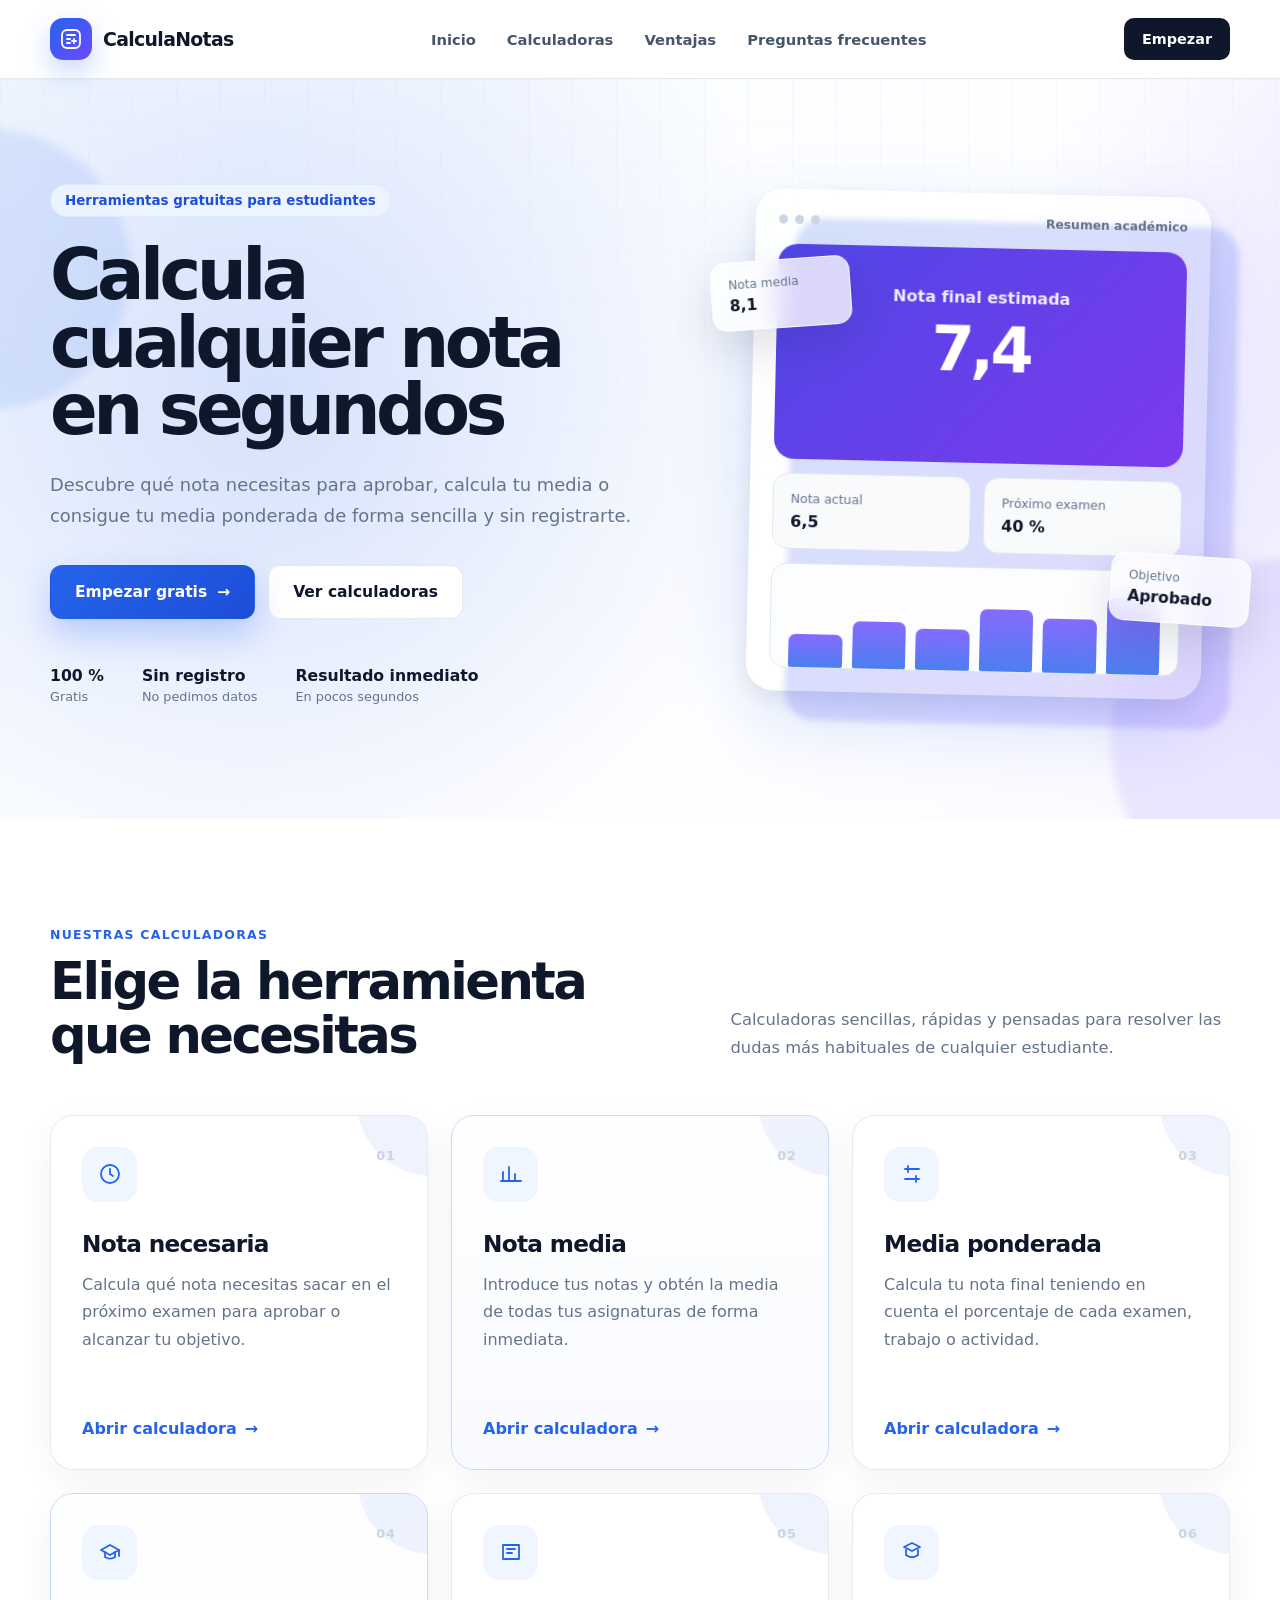
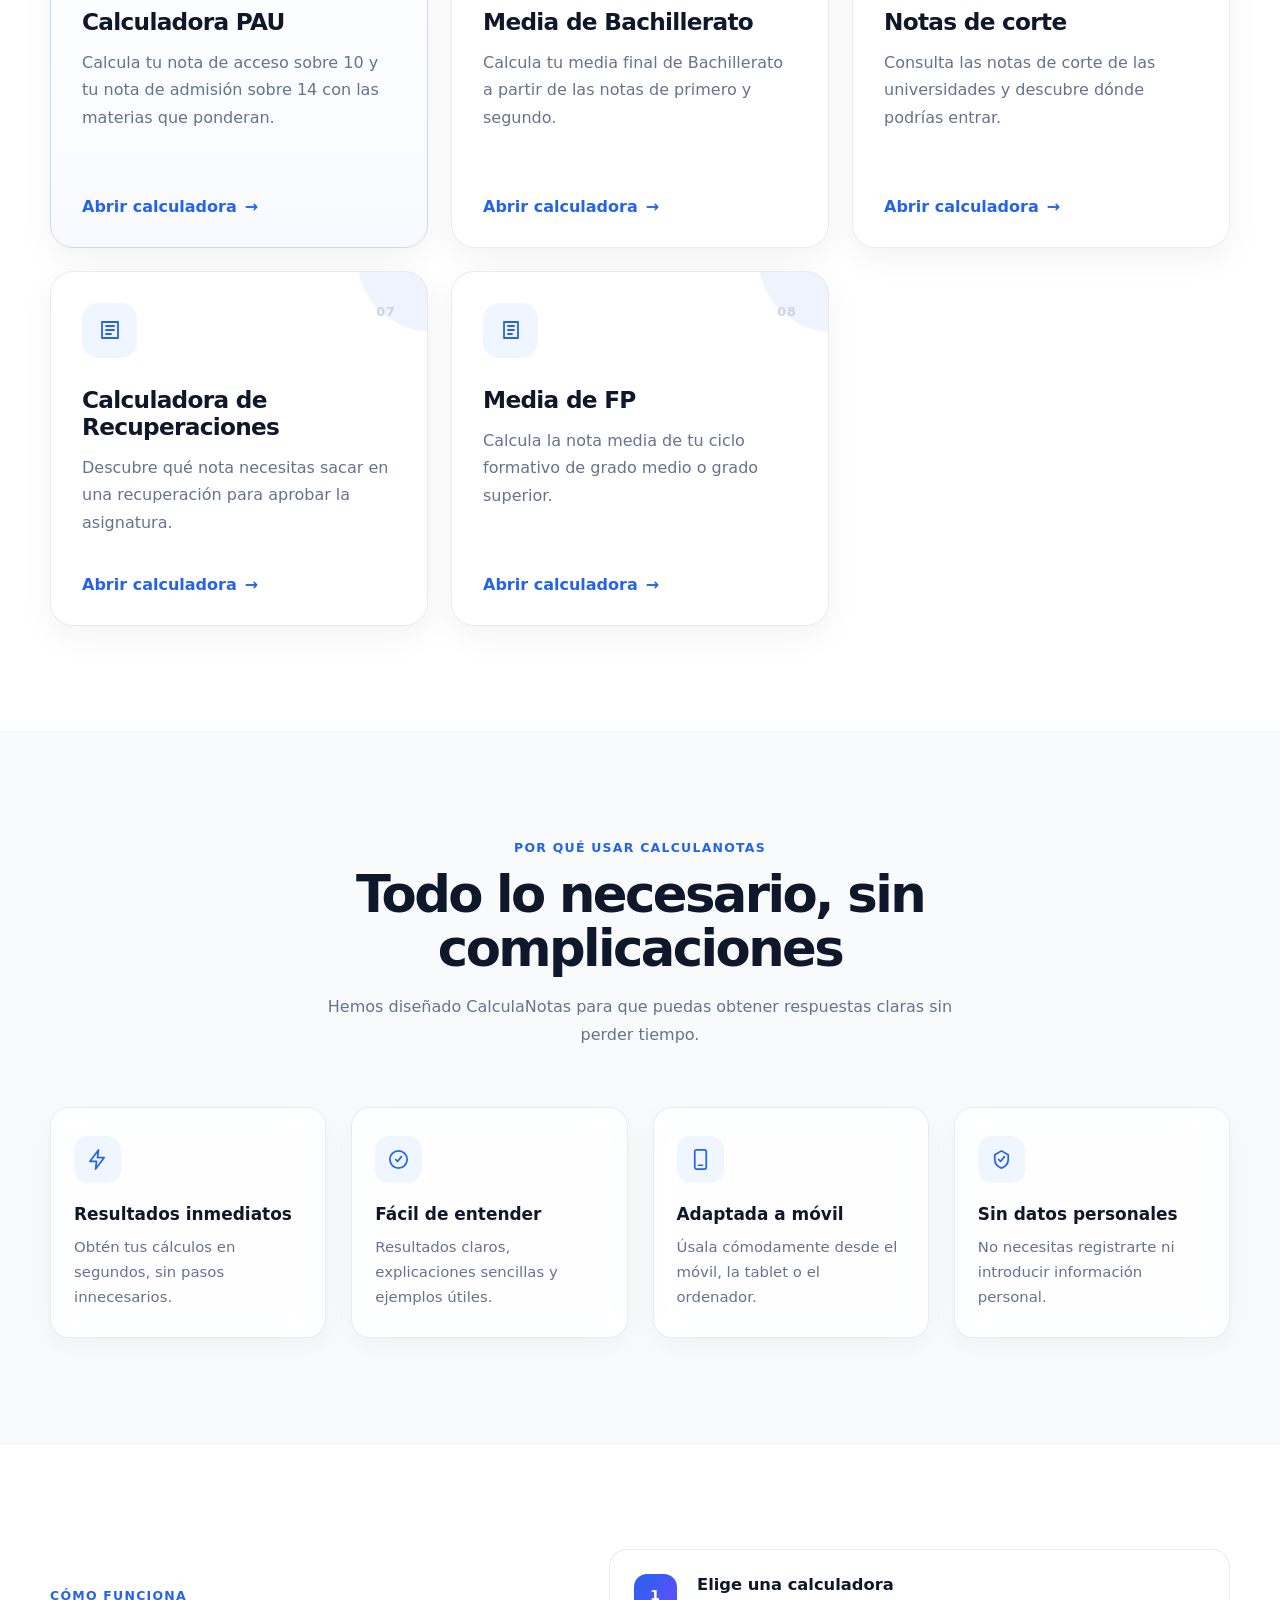
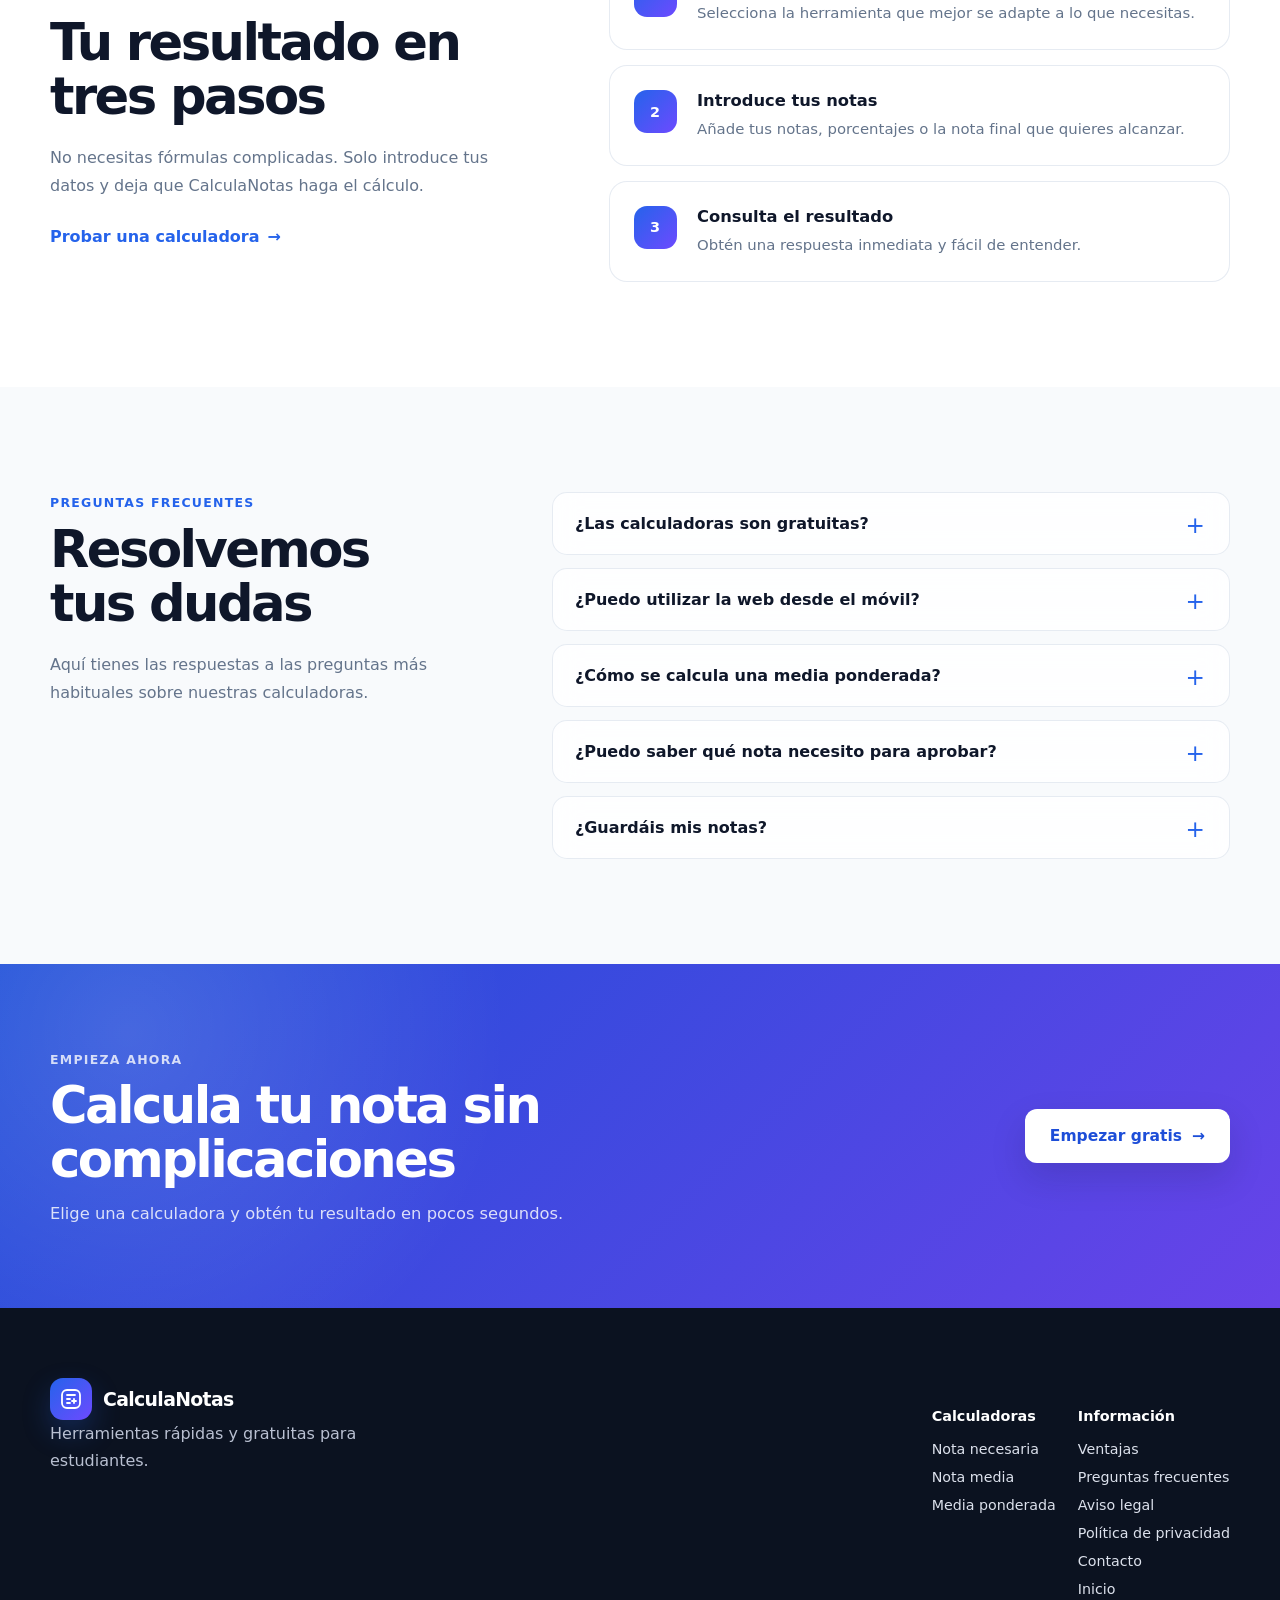
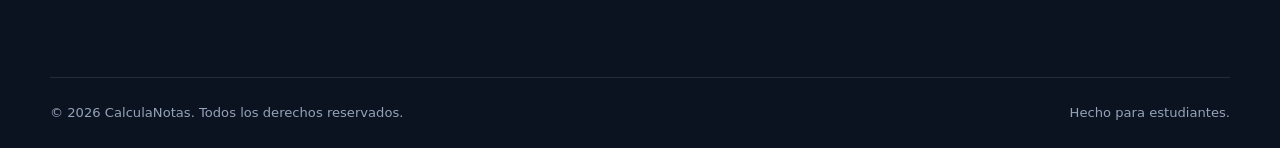
==== commit 584007cf: "Añadir páginas legales y contacto" ====
--- a/index.html
+++ b/index.html
@@ -775,20 +775,32 @@
         </div>
 
         <div>
-          <h3>Información</h3>
-
-          <a href="#ventajas">
-            Ventajas
-          </a>
-
-          <a href="#preguntas">
-            Preguntas frecuentes
-          </a>
-
-          <a href="index.html">
-            Inicio
-          </a>
-        </div>
+  <h3>Información</h3>
+
+  <a href="#ventajas">
+    Ventajas
+  </a>
+
+  <a href="#preguntas">
+    Preguntas frecuentes
+  </a>
+
+  <a href="aviso-legal.html">
+    Aviso legal
+  </a>
+
+  <a href="politica-privacidad.html">
+    Política de privacidad
+  </a>
+
+  <a href="contacto.html">
+    Contacto
+  </a>
+
+  <a href="index.html">
+    Inicio
+  </a>
+</div>
 
       </div>
 
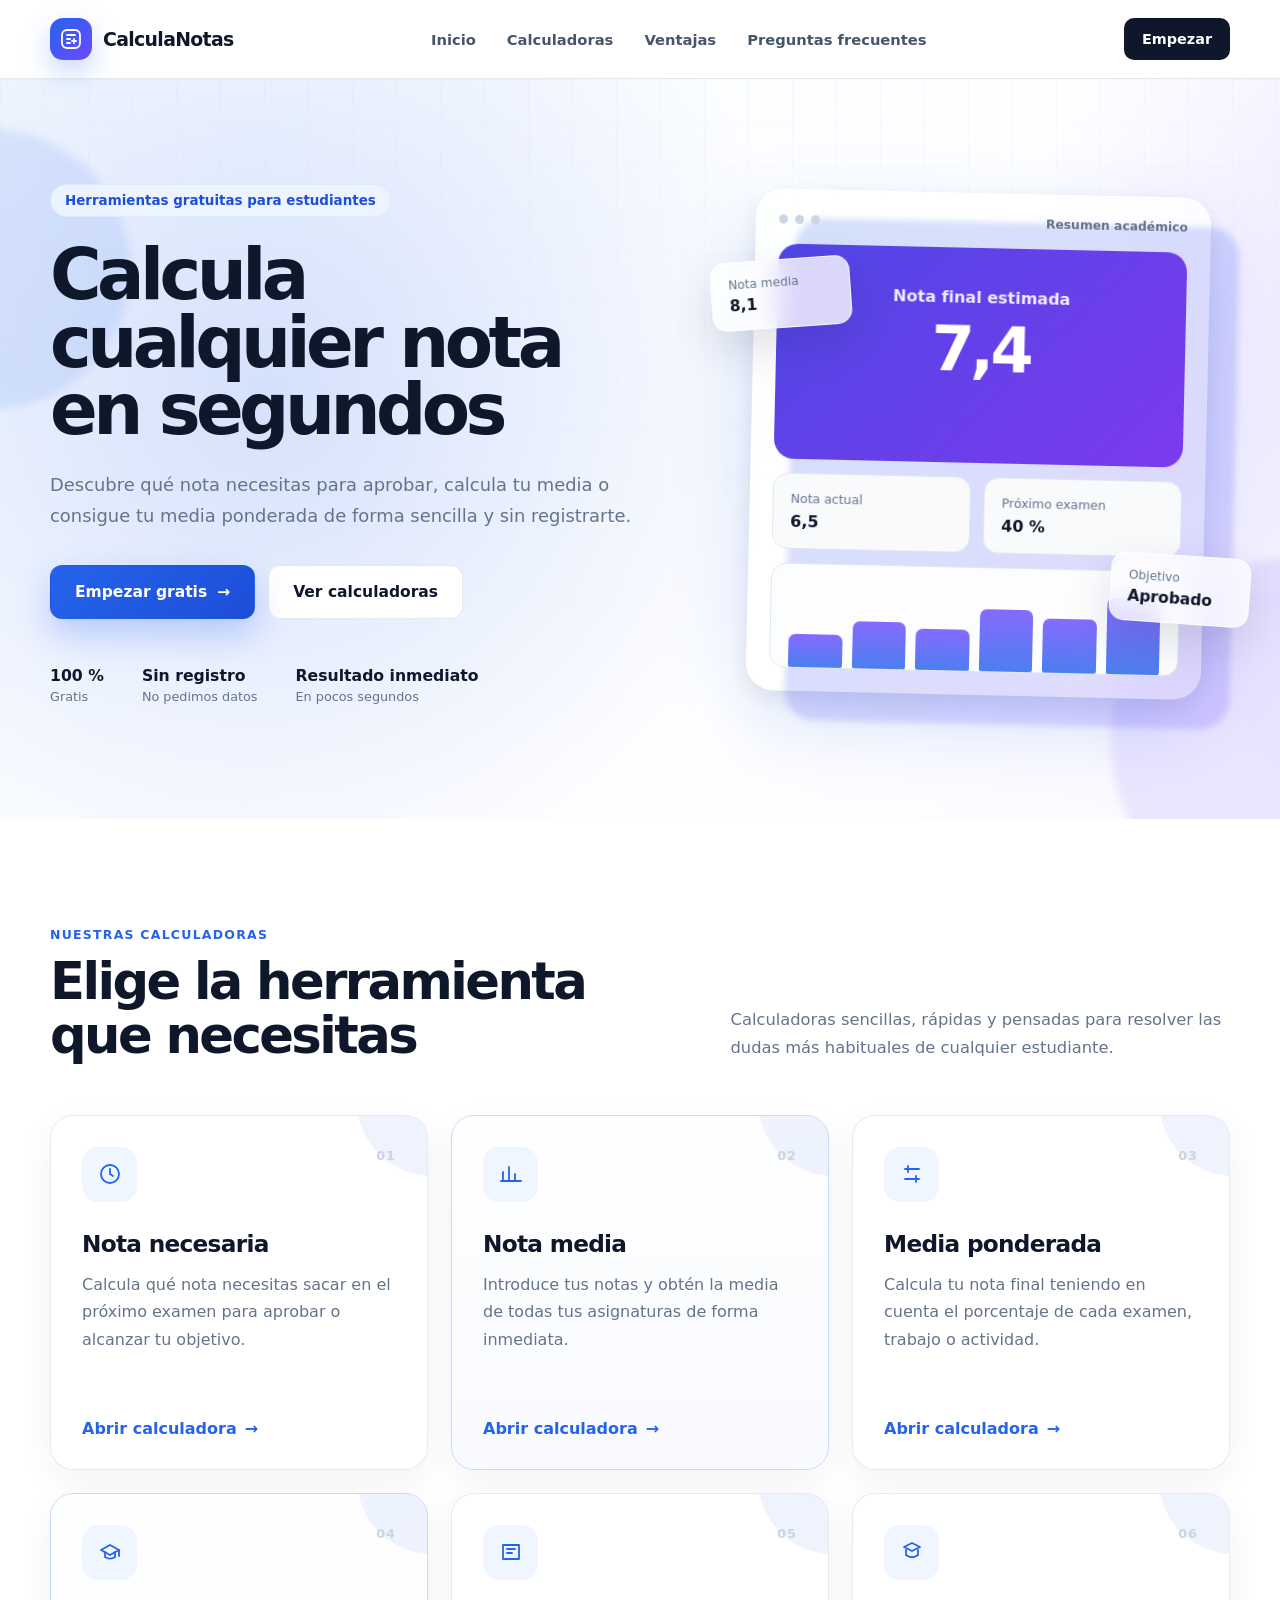
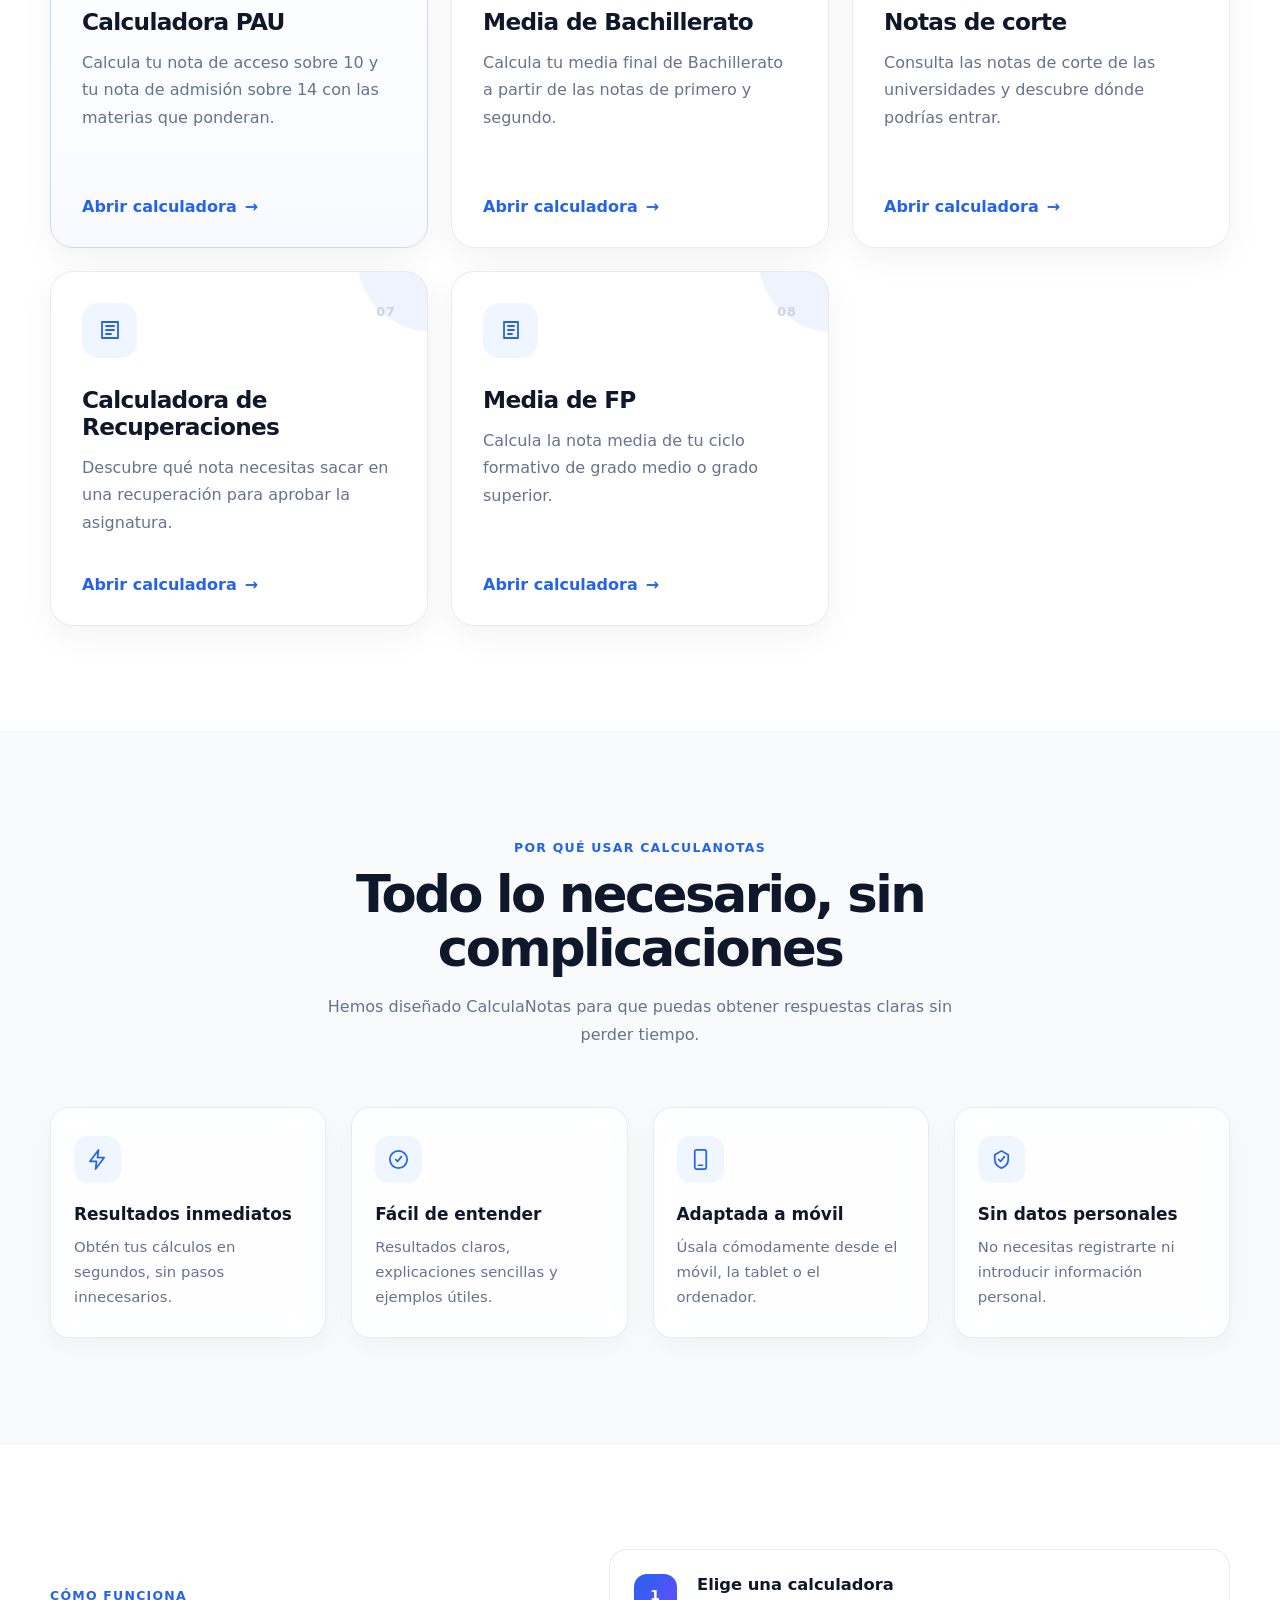
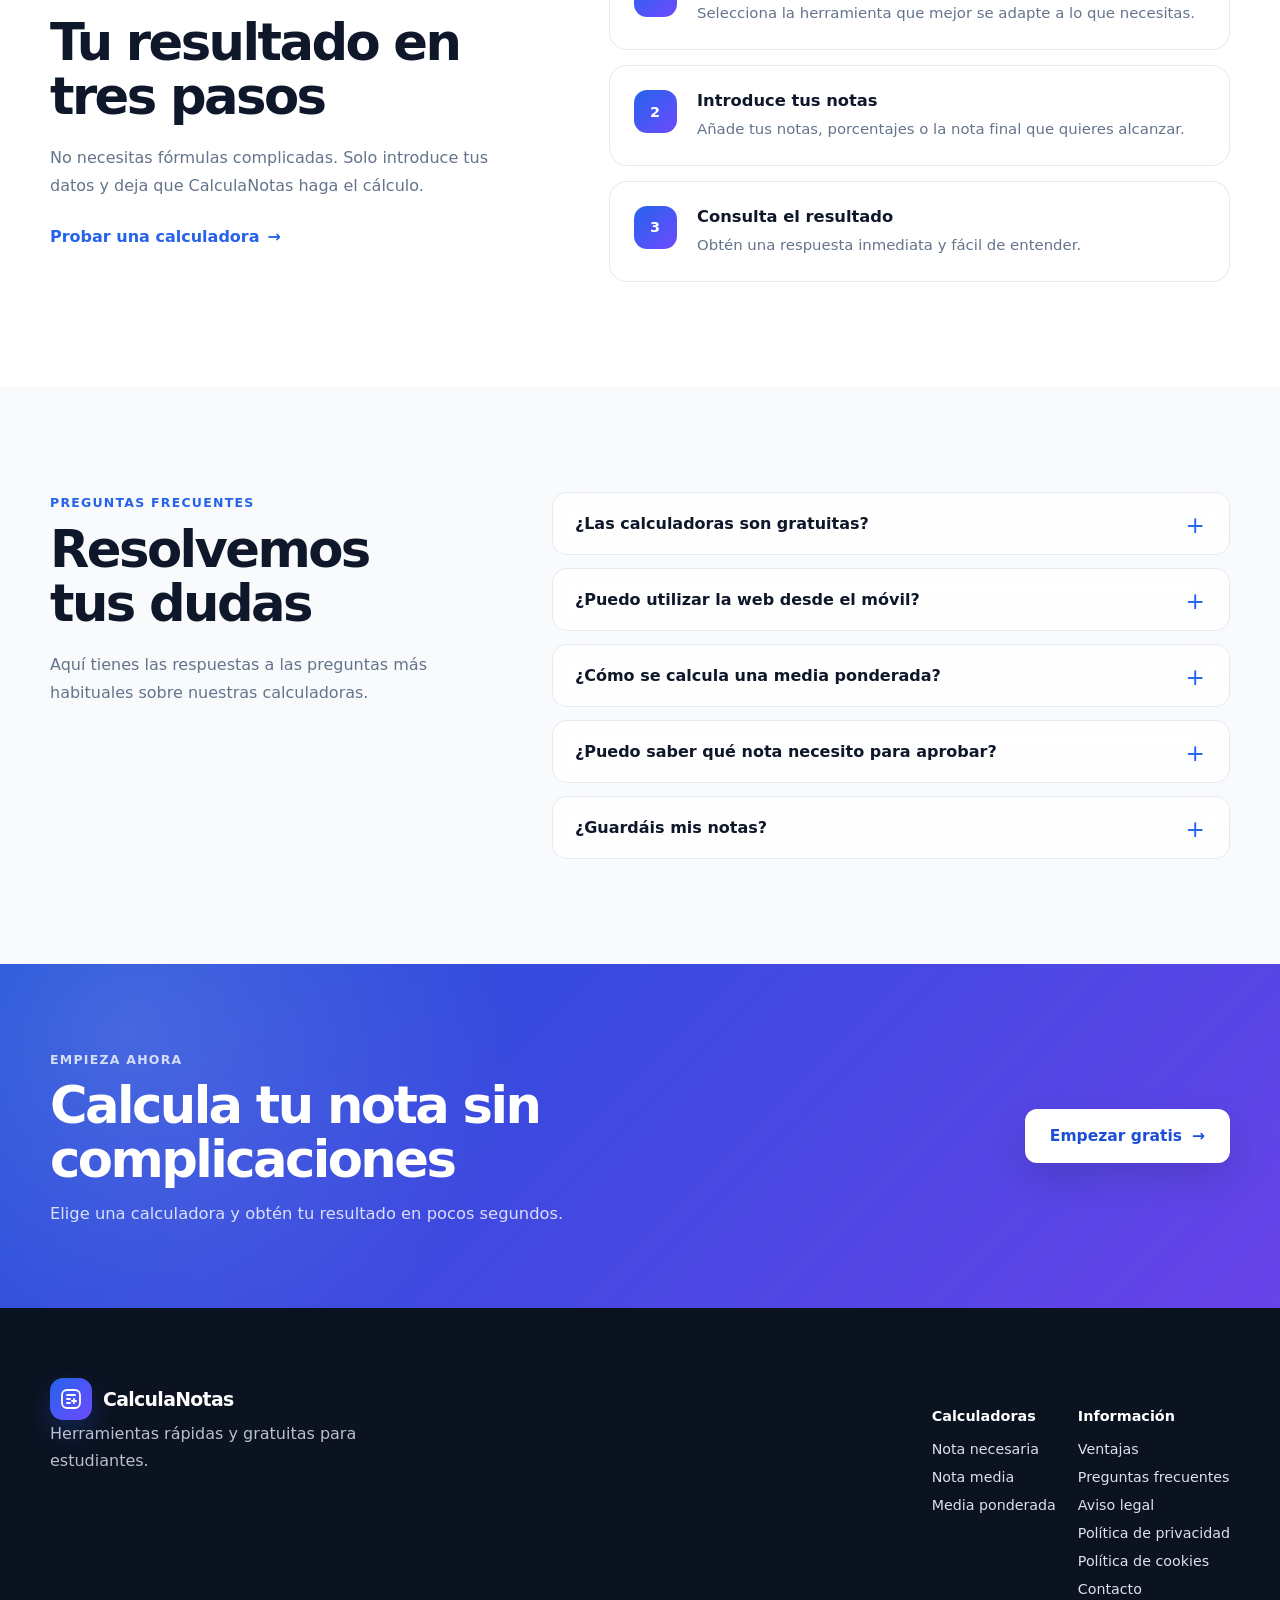
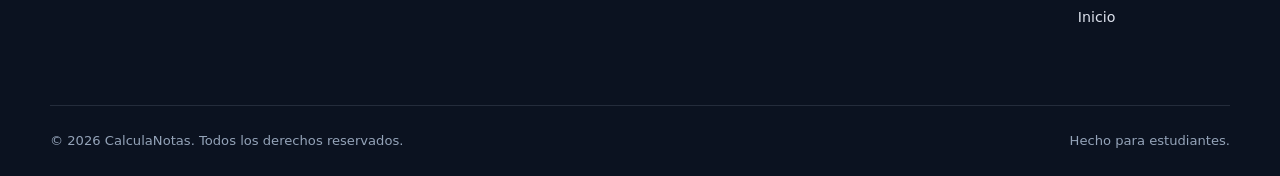
==== commit 0d4cc4f4: "Añadir política de cookies" ====
--- a/index.html
+++ b/index.html
@@ -792,7 +792,9 @@
   <a href="politica-privacidad.html">
     Política de privacidad
   </a>
-
+<a href="politica-cookies.html">
+  Política de cookies
+</a>
   <a href="contacto.html">
     Contacto
   </a>
